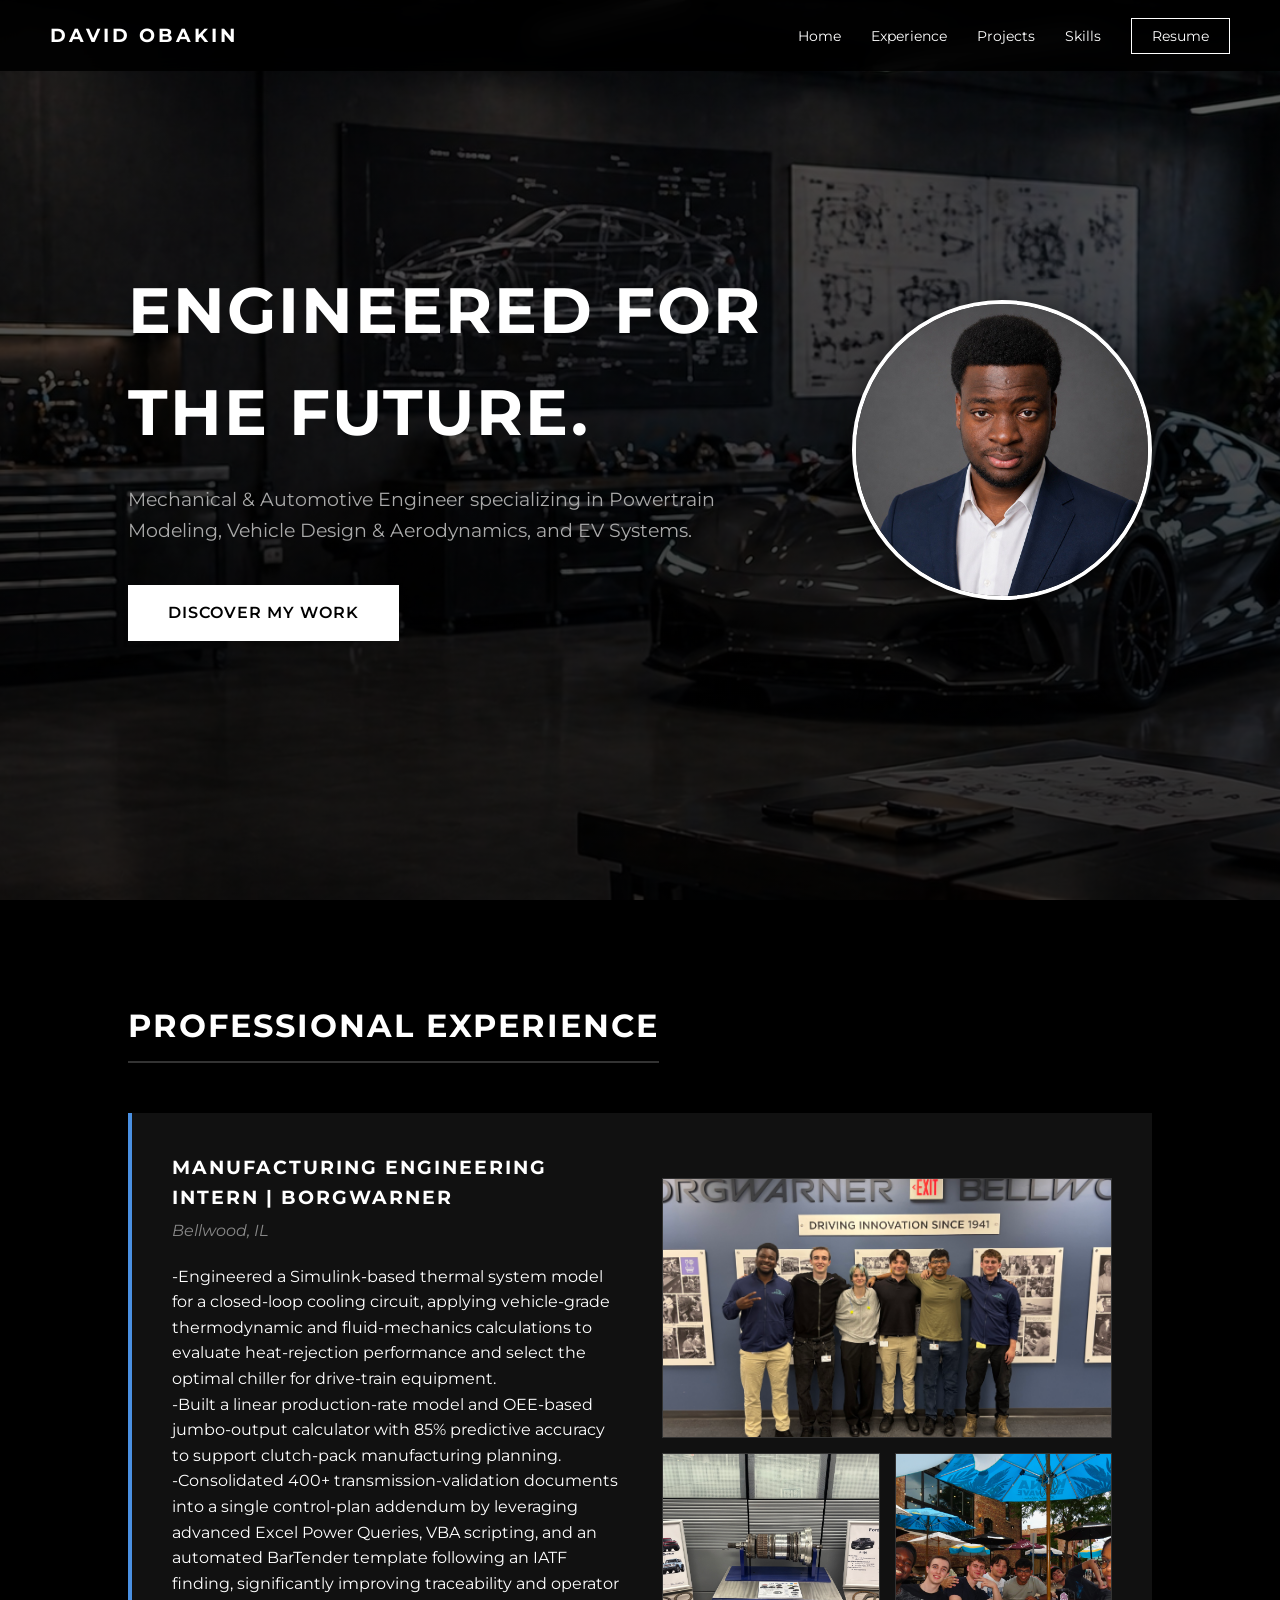
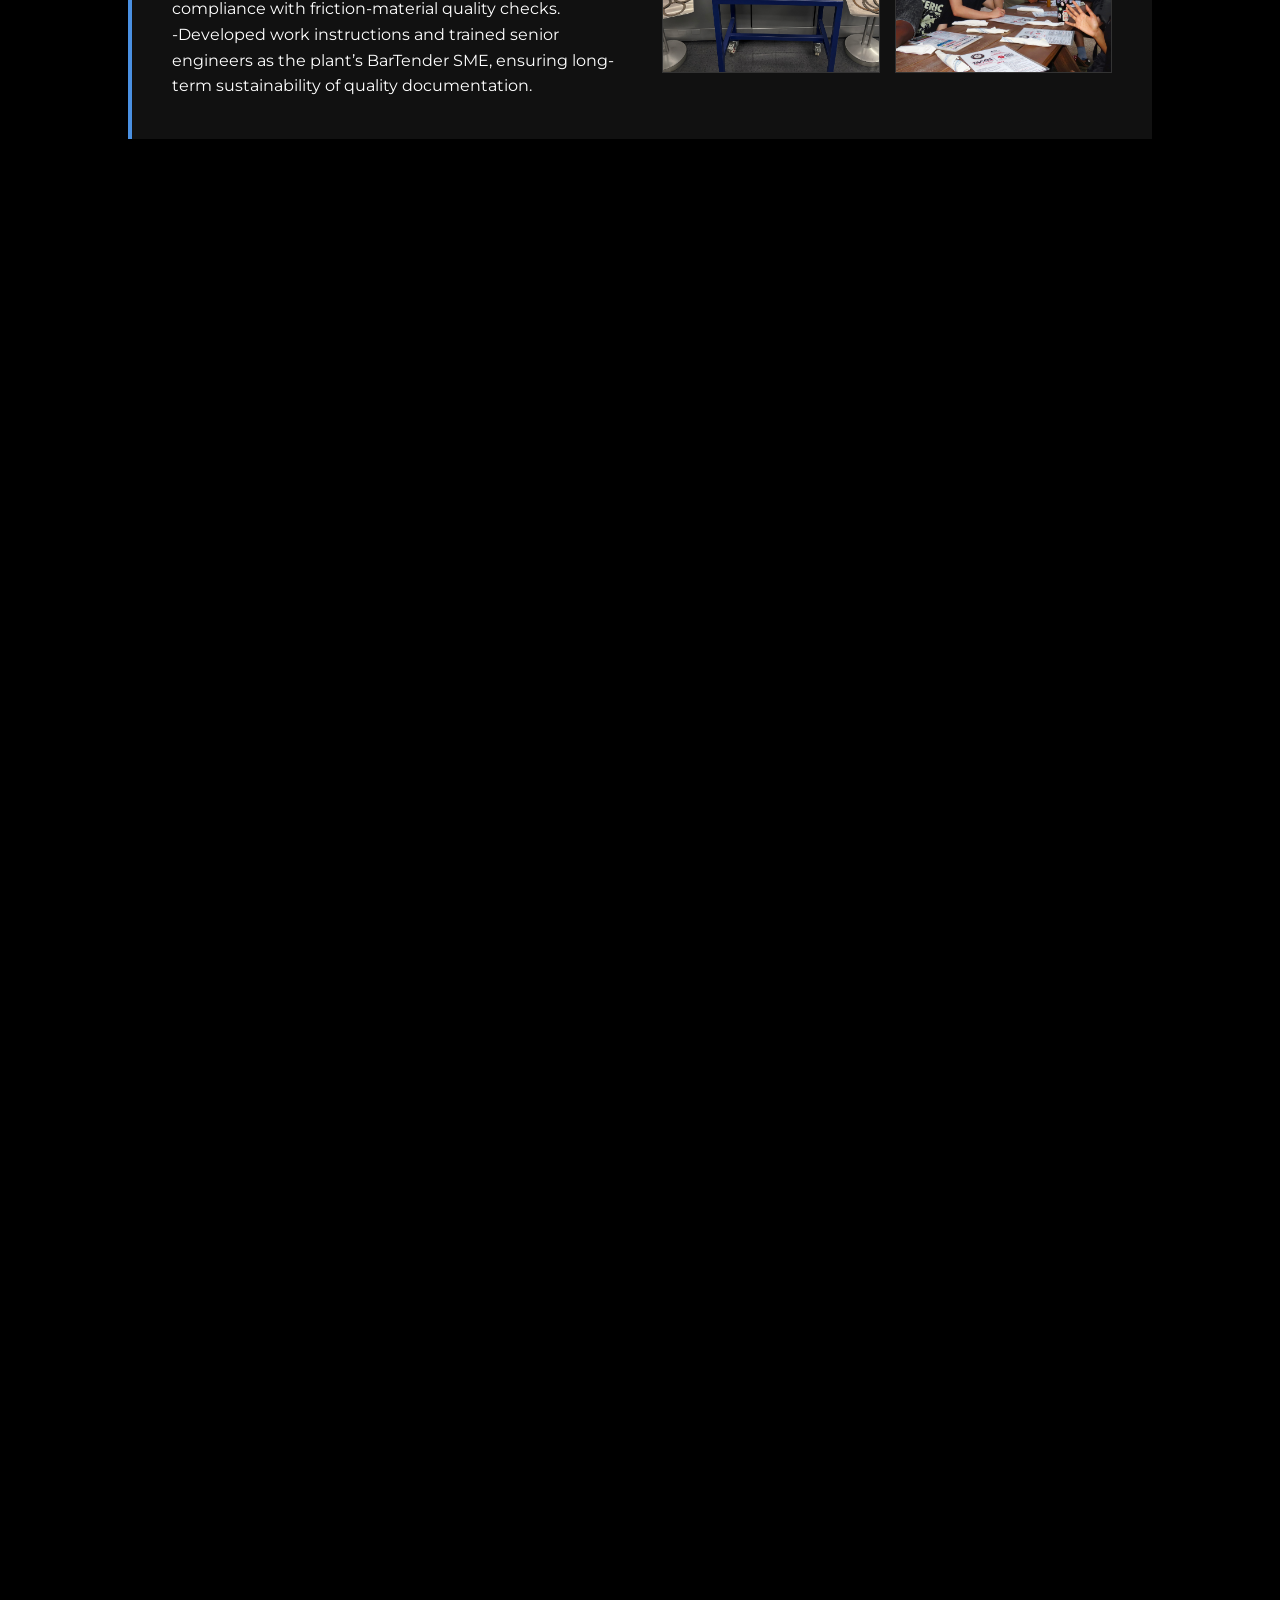
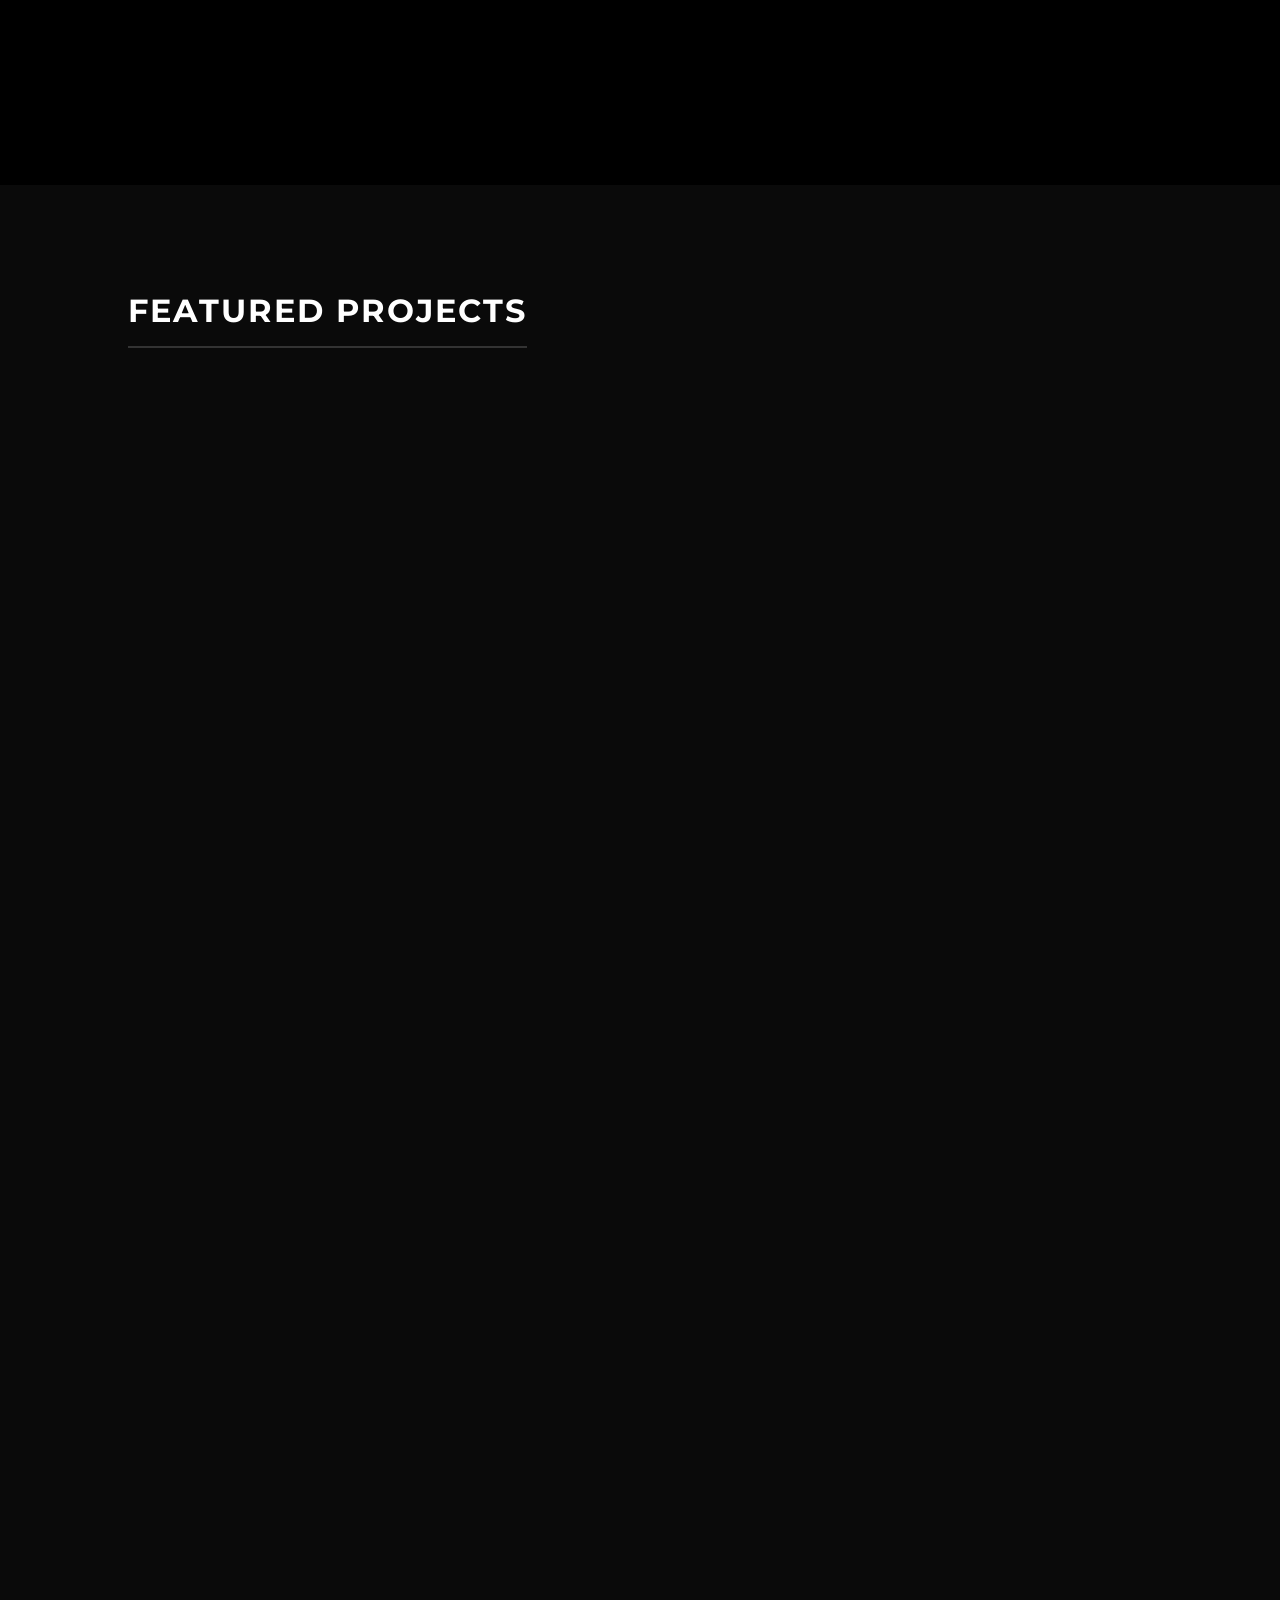
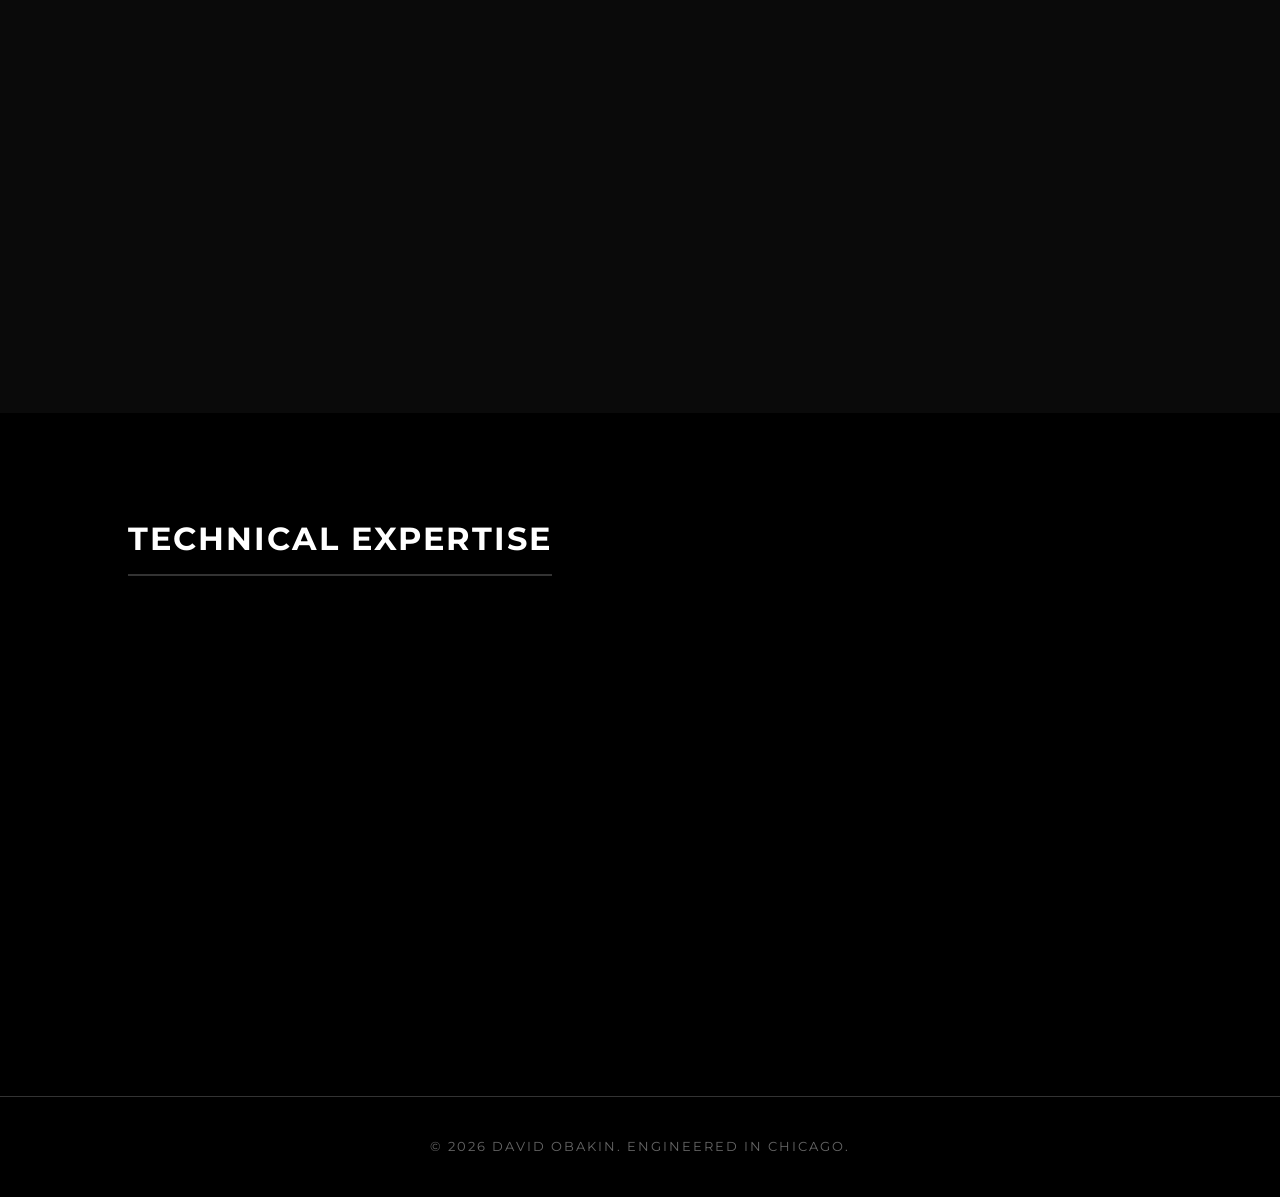
==== index.html @ d152054e "Update document links in index.html Replaced outdated document links with new links for the final re" ====
<!DOCTYPE html>
<html lang="en">
<head>
    <meta charset="UTF-8">
    <meta name="viewport" content="width=device-width, initial-scale=1.0">
    <title>David Obakin | Automotive Engineer</title>
    <link rel="stylesheet" href="style.css">
    <link href="https://fonts.googleapis.com/css2?family=Montserrat:wght@300;400;600;700&display=swap" rel="stylesheet">
</head>
<body>

    <nav class="navbar">
        <div class="logo">DAVID OBAKIN</div>
        <ul class="nav-links">
            <li><a href="#home">Home</a></li>
            <li><a href="#experience">Experience</a></li>
            <li><a href="#projects">Projects</a></li>
            <li><a href="#skills">Skills</a></li>
            <li><a href="assets/docs/RESUME_2026_Automotive.pdf" target="_blank" class="btn">Resume</a></li>
        </ul>
    </nav>

<header id="home" class="hero">
        <div class="hero-content">
            <div class="hero-text">
                <h1>ENGINEERED FOR THE FUTURE.</h1>
                <p>Mechanical & Automotive Engineer specializing in Powertrain Modeling, Vehicle Design & Aerodynamics, and EV Systems.</p>
                <a href="#projects" class="btn-primary">DISCOVER MY WORK</a>
            </div>
            
            <div class="hero-image fade-in">
                <!-- Make sure this file name exactly matches your uploaded image -->
                <img src="assets/images/my_professional_headshot.jpg" alt="David Obakin - Automotive Engineer">
            </div>
        </div>
    </header>

    <section id="experience" class="section">
        <h2 class="section-title">PROFESSIONAL EXPERIENCE</h2>
        
        <div class="experience-card fade-in split-layout">
            <div class="experience-text">
                <h3>Manufacturing Engineering Intern | BorgWarner</h3>
                <p class="subtitle">Bellwood, IL</p>
                <p>-Engineered a Simulink-based thermal system model for a closed-loop cooling circuit, applying vehicle-grade thermodynamic and fluid-mechanics calculations to evaluate heat-rejection performance and select the optimal chiller for drive-train equipment.</p>
                <p>-Built a linear production-rate model and OEE-based jumbo-output calculator with 85% predictive accuracy to support clutch-pack manufacturing planning. </p>
                <p>-Consolidated 400+ transmission‑validation documents into a single control‑plan addendum by leveraging advanced Excel Power Queries, VBA scripting, and an automated BarTender template following an IATF finding, significantly improving traceability and operator compliance with friction‑material quality checks.</p>
                <p>-Developed work instructions and trained senior engineers as the plant’s BarTender SME, ensuring long-term sustainability of quality documentation.</p>
            </div>
          <!-- NEW GALLERY LAYOUT -->
            <div class="experience-media">
                <div class="media-gallery">
                    <!-- Top Image (Make sure this filename matches your group photo in GitHub) -->
                    <img src="assets/images/Intern_Photo_BW.jpg" alt="BorgWarner Team" class="gallery-main">
                    
                    <!-- Bottom Side-by-Side Images -->
                    <div class="gallery-sub">
                        <img src="assets/images/BorgWarner.jpg" alt="BorgWarner Transmission" class="gallery-img">
                        <img src="assets/images/Intern_outing.jpg" alt="Intern Outing" class="gallery-img">
                    </div>
                </div>
            </div>
        </div>
        </div>

        <div class="experience-card fade-in split-layout" style="margin-top: 30px;">
            <div class="experience-text">
                <h3>System Design & Integration Engineering Student | EcoCAR EV Challenge</h3>
                <p class="subtitle">Illinois Institute of Technology sponsored by  by GMC, Magna, Siemens, etc. </p>
                <p>-Analyzed 50+ GMC Lyriq datasets in AVL Drive, applying AI-based pattern recognition to diagnose drivability issues and deliver calibration updates that improved sub-7 scores by 20%.</p>
                <p>-Developed and executed 25+ MIL, HIL, and VIL test plans to verify ISO and CARB compliance across propulsion, braking, and torque-control systems.</p>
                <p>-Configured XCP communication in CANape and validated 100+ CAN signals using A2L/DBC files and a Vector VN1630.</p>
                <p>-Solved acceleration response deficiencies across multiple pedal positions by creating a targeted test plan and implementing calibration updates—including signal prioritization and torque slew‑rate modification—reducing 60% pedal response delay from  0.83 s to the 0.3 s target while minimizing jerk.</p>
            </div>
             <!-- NEW GALLERY LAYOUT -->
            <div class="experience-media">
                <div class="media-gallery">
                    <!-- Top Image (Make sure this filename matches your group photo in GitHub) -->
                    <img src="assets/images/ecocar_photo_1.jpg" alt="EcoCAR Team Test at Autobahn" class="gallery-main">
                    
                    <!-- Bottom Side-by-Side Images -->
                    <div class="gallery-sub">
                        <img src="assets/images/ecocar_incarphoto_2.jpg" alt="EcoCAR Cadillac Interior" class="gallery-img">
                        <video autoplay loop muted playsinline class="gallery-img">
                             <source src="assets/videos/ecocar_video_garage.mp4" type="video/mp4">
                            Your browser does not support the video tag.
                         </video>
                    </div>
                </div>
            </div>
        </div>
        </div>
        
        <div class="experience-card fade-in split-layout" style="margin-top: 30px;">
            <div class="experience-text">
                <h3>Student Worker | Illinois Institute of Technology</h3>
                <p class="subtitle">Chicago, IL</p>
                <p>-Audio Visual Technician: Led a multi‑day AV operations shift for a large‑scale international AI summit, managing live audio, video, and technical coordination while training an understudy throughout the event. This role strengthened my ability to operate under pressure, troubleshoot rapidly, and deliver reliable technical support in a high‑visibility environment.</p>
                <p>-Math and Engineering Tutor: I provide tutoring across a wide range of engineering and math subjects, helping students strengthen fundamentals, master complex concepts, and improve academic performance. My tutoring experience includes courses such as Fluid Mechanics, Thermodynamics, Aerodynamics of Vehicles, and Electrified Vehicle Powertrains, along with core mathematics and physics support.</p>
                <p>-Campus Operations and Equipment Coordianator: Managed daily operations for two high‑traffic student centers, overseeing the Welcome Desk and BOG spaces to ensure smooth, reliable service for hundreds of students. I executed opening and closing procedures, coordinated equipment rentals, and maintained a professional, service‑focused environment. This role strengthened my ability to manage logistics, uphold operational standards, and support a consistent student experience across busy campus facilities.</p>
            </div>
           <div class="experience-media" style="display: flex; flex-direction: column; gap: 20px;">
              <!-- Top Image -->
              <img src="assets/images/es_photo.jpg" alt="IIT Student Workers" class="gallery-main" style="object-position: top;">
              
              <!-- Bottom Image (Make sure to update this filename!) -->
              <img src="assets/images/cla_photo.jpg" alt="IIT Campus Work" class="gallery-main">
          </div>
        </div>
        
    </section>

    <section id="projects" class="section dark-section">
        <h2 class="section-title">FEATURED PROJECTS</h2>
        <div class="project-list">
    <!-- Project 1: Aerodynamics -->
    <div class="project-showcase fade-in">
        <div class="project-content">
            <h3>Aerodynamic Drag & Fuel Efficiency Analysis</h3>
            <p class="subtitle">2015 Honda Accord Hybrid</p>
            <p>Quantified drag force, road-load power, and MPG sensitivity through a comprehensive Excel simulation model. Evaluated design parameters to determine the impact of aerodynamic modifications on highway fuel economy.</p>
            <p class="skills">SKILLS: Aerodynamic modeling, road-load analysis, Excel simulation, data visualization</p>
            
            <!-- Document Links -->
            <div class="project-actions">
                <a href="https://1drv.ms/x/c/6A5A014D7998404F/IQAALo3n3K6ESpat5kBqmVpGAQ-F3Az9PY9k2o_j5MNiOZU?e=ZFE4JY" target="_blank" class="btn-outline">View Excel Model</a>
                <a href="assets/docs/David Obakin – Aerodynamics & Fuel Efficiency Case Study (Honda Accord Hybrid).pptx.pptx" target="_blank" class="btn-outline">View Presentation</a>
            </div>
        </div>
        
        <!-- Dual Media Section -->
        <div class="project-media-dual">
            <!-- Left Media (Image) -->
            <img src="assets/images/data_results_aero.png" alt="Aerodynamic Analysis" class="dual-media" style="object-position: right;">
            <!-- Right Media (Image) -->
            <img src="assets/images/Efficiency_colclusion_honda.png" alt="Aerodynamic Analysis" class="dual-media">
        </div>
    </div>
<div class="project-showcase fade-in">
        <div class="project-content">
            <h3>ICE FUEL CONSUMPTION & POWERTRAIN MODELING</h3>
            <p>Backward engine fuel-rate model (UDDS cycle) and gear-based fuel consumption model using an RSM engine map.</p>
            <p class="skills">SKILLS: ICE POWER MODELING, GEAR-RATIO LOGIC</p>
            
            <!-- Document Links -->
            <div class="project-actions">
                <a href="assets/docs/David Obakin – Engine Fuel Consumption & Gear‑Based Powertrain Modeling Workbook.xlsx.xlsx" target="_blank" class="btn-outline">View Excel Model</a>
            </div>
        </div>
        
        <!-- Dual Media Section -->
 <div class="project-media-dual">
            <!-- Left Media (Image) -->
            <img src="assets/images/fuel_consumption.png" alt="Aerodynamic Analysis" class="dual-media" style="object-position: right;">
            <!-- Right Media (Image) -->
            <img src="assets/images/gear_ratio_selection.png" alt="Aerodynamic Analysis" class="dual-media">
        </div>
    </div>
    <div class="project-showcase fade-in">
        <div class="project-content">
            <h3>EV MOTOR, ACCELERATION & ENERGY MODELING</h3>
            <p>Motor torque maps, 0-60 acceleration simulation, and energy-flow modeling for a BMW i3 over the UDDS cycle..</p>
            <p class="skills">SKILLS: EV MOTOR MODELING, MPGE CALCULATIONS</p>
            
            <!-- Document Links -->
            <div class="project-actions">
                <a href="assets/docs/David Obakin – EV Motor, Acceleration & Energy Modeling Workbook.xlsx.xlsx" target="_blank" class="btn-outline">View Excel Model</a>
            </div>
            </div>
        
        <!-- Dual Media Section -->
               <!-- Dual Media Section -->
         <div class="project-media-dual">
            <!-- Left Media (Image) -->
            <img src="assets/images/motor_torque.png" alt="Aerodynamic Analysis" class="dual-media" style="object-position: right;">
            <!-- Right Media (Image) -->
            <img src="assets/images/mech_power.png" alt="Aerodynamic Analysis" class="dual-media">
        </div>
    </div>
    <div class="project-showcase fade-in">
        <div class="project-content">
            <h3>EV POWERTRAIN ENERGY & DRIVE CYCLE MODELING</h3>
            <p>Backward EV powertrain model calculating wheel, motor, and battery power to estimate range and Wh/mi.</p>
            <p class="skills">SKILLS: POWERTRAIN ENERGY MODELING</p>
            
            <!-- Document Links -->
            <div class="project-actions">
                <a href="assets/docs/David Obakin – EV Powertrain Energy & Drive Cycle Modeling Workbook.xlsx.xlsx" target="_blank" class="btn-outline">View Excel Model</a>
                </div>
        </div>
        
        <!-- Dual Media Section -->
         <div class="project-media-dual">
            <!-- Left Media (Image) -->
            <img src="assets/images/battery_power.png" alt="Aerodynamic Analysis" class="dual-media" style="object-position: right;">
            <!-- Right Media (Image) -->
            <img src="assets/images/wheel_power.png" alt="Aerodynamic Analysis" class="dual-media">
        </div>
    </div>
        <div class="project-showcase fade-in">
        <div class="project-content">
            <h3>HYBRID POWERTRAIN & SOC SIMULATION</h3>
            <p>2010 Toyota Prius model featuring control logic for power split and SOC tracking validation.</p>
            <p class="skills">SKILLS: ENERGY MANAGEMENT, CONTROL STRATEGY</p>
            
            <!-- Document Links -->
            <div class="project-actions">
                <a href="assets/docs/David Obakin – Hybrid Powertrain Modeling & Energy Management Workbook.xlsx.xlsx" target="_blank" class="btn-outline">View Excel Model</a>
            </div>
        </div>
        
    </div>
        <div class="project-showcase fade-in">
        <div class="project-content">
            <h3>AUTONOMOUS EV CHARGING ROBOT ARM</h3>
            <p>Engineered an EV charging robot arm guiding a four-bar end effector using MATLAB optimization and Arduino C++ control.</p>
            <p class="skills">SKILLS: CONTROLLER PROGRAMMING, FEA, 3D SIMULATION</p>
            
            <!-- Document Links -->
            <div class="project-actions">
                <a href="assets/docs/Robot_Arm_Design_Report__David.pdf" target="_blank" class="btn-outline">View Final Report</a>
                <a href="assets/docs/link1crank_merged (1).pdf" target="_blank" class="btn-outline">Link to Initial CAD drawings</a>
            </div>
        </div>
        
        <!-- Dual Media Section -->
         <div class="project-media-dual">
            <!-- Left Media (Image) -->
            <img src="assets/images/charging_arm.jpg" alt="Aerodynamic Analysis" class="dual-media">
            <!-- Right Media (Image) -->
            <img src="assets/images/charging_endeffector.jpg" alt="Aerodynamic Analysis" class="dual-media">
        </div>
    </div>
        <div class="project-showcase fade-in">
        <div class="project-content">
            <h3>SUSTAINABLE LIGHTWEIGHT CHAIR DESIGN</h3>
            <p>Optimized a structural chair using FEA to support 103kg while weighing under 800g, built without mechanical fasteners.</p>
            <p class="skills">LIGHTWEIGHTING, STRUCTURE ANANLYSIS</p>
            
            <!-- Document Links -->
            <div class="project-actions">
                <a href="assets/docs/Chair_Design_Report___David_Obakin (2) (1).pdf" target="_blank" class="btn-outline">View Final Report</a>
                <a href="assets/docs/P&G-1.zip" target="_blank" class="btn-outline">CAD Zip</a>
            </div>
        </div>
        
        <!-- Dual Media Section -->
         <div class="project-media-dual">
            <!-- Left Media (Image) -->
            <img src="assets/images/Initial_sketch_chair.jpg" alt="Aerodynamic Analysis" class="dual-media" style="object-position: right;">
            <!-- Right Media (Image) -->
            <img src="assets/images/final_chair.jpg" alt="Aerodynamic Analysis" class="dual-media">
        </div>
    </div>
        <div class="project-showcase fade-in">
        <div class="project-content">
            <h3>Siemens EcoCAR Certification</h3>
            <p>Practical application of propulsion systems, CAV technologies, NX design, and Teamcenter.</p>
            
            <!-- Document Links -->
            <div class="project-actions">
                <a href="assets/docs/David Obakin – Aerodynamic Drag & Fuel Efficiency Model (Accord Hybrid).xlsx.xlsx" target="_blank" class="btn-outline">View Excel Model</a>
                <a href="assets/docs/David Obakin – Aerodynamics & Fuel Efficiency Case Study (Honda Accord Hybrid).pptx.pptx" target="_blank" class="btn-outline">View Presentation</a>
            </div>
        </div>
        
        <!-- Dual Media Section -->
        <div class="project-media-dual">
            <!-- Left Media (Image) -->
            <img src="assets/images/accord_aero_1.jpg" alt="Aerodynamic Analysis" class="dual-media">
            <!-- Right Media (Video) -->
            <video autoplay loop muted playsinline class="dual-media">
                <source src="assets/videos/accord_sim.mp4" type="video/mp4">
            </video>
        </div>
    </div>
    <!-- Duplicate the .project-showcase block for your other projects -->
</div>
    </section>

    <section id="skills" class="section">
        <h2 class="section-title">TECHNICAL EXPERTISE</h2>
        <div class="skills-container fade-in">
            <div class="skill-column">
                <h4>Domains</h4>
                <ul>
                    <li>Powertrain controls & torque-path reasoning</li>
                    <li>Driveability analysis (ARM/t-ARM, jerk)</li>
                    <li>EV/HEV/ICE modeling</li>
                    <li>Road-load & aerodynamic modeling</li>
                    <li>Calibration-style problem solving</li>
                </ul>
            </div>
            <div class="skill-column">
                <h4>Tools & Software</h4>
                <ul>
                    <li>MATLAB / Simulink</li>
                    <li>Vector CANape</li>
                    <li>GT-SUITE</li>
                    <li>AVL Drive</li>
                    <li>Excel (Advanced modeling & VBA)</li>
                    <li>ANSYS Fluent & Autodesk Inventor</li>
                </ul>
            </div>
        </div>
    </section>

    <footer>
        <p>&copy; 2026 David Obakin. Engineered in Chicago.</p>
    </footer>

    <script src="script.js"></script>
</body>
</html>
---- style.css ----
/* Base Styles & Typography */
* {
    margin: 0;
    padding: 0;
    box-sizing: border-box;
}

body {
    font-family: 'Montserrat', sans-serif;
    background-color: #000; /* BMW Dark Mode base */
    color: #fff;
    line-height: 1.6;
}

/* Typography */
h1, h2, h3, h4 {
    text-transform: uppercase;
    letter-spacing: 2px;
}

/* Navigation */
.navbar {
    display: flex;
    justify-content: space-between;
    align-items: center;
    padding: 20px 50px;
    background: rgba(0, 0, 0, 0.9);
    position: fixed;
    width: 100%;
    top: 0;
    z-index: 1000;
    backdrop-filter: blur(10px);
}

.logo {
    font-weight: 700;
    font-size: 1.2rem;
    letter-spacing: 3px;
}

.nav-links {
    list-style: none;
    display: flex;
    gap: 30px;
    align-items: center;
}

.nav-links a {
    color: #fff;
    text-decoration: none;
    font-size: 0.9rem;
    font-weight: 400;
    transition: color 0.3s;
}

.nav-links a:hover {
    color: #4a90e2; /* Subtle BMW M-Sport Blue accent */
}

.btn {
    border: 1px solid #fff;
    padding: 8px 20px;
    transition: all 0.3s;
}

.btn:hover {
    background: #fff;
    color: #000 !important;
}

/* Hero Section */
.hero {
    height: 100vh;
    display: flex;
    align-items: center;
    padding: 0 10%;
    /* Separated background properties for maximum browser compatibility */
    background-image: linear-gradient(rgba(0,0,0,0.6), rgba(0,0,0,0.8)), url('Background_image.jpg');
    background-size: cover;
    background-position: center;
    background-repeat: no-repeat;
}
/* --- Hero Section Content Layout --- */
.hero-content {
    display: flex;
    align-items: center;
    justify-content: space-between;
    gap: 50px;
    width: 100%;
    max-width: 1200px;
}

.hero-text {
    flex: 1;
    max-width: 700px;
}

.hero-text h1 {
    font-size: 4rem;
    margin-bottom: 20px;
}

.hero-text p {
    font-size: 1.2rem;
    margin-bottom: 40px;
    color: #aaa;
}

.hero-image {
    flex: 0 0 300px; /* Locks the image container size */
    display: flex;
    justify-content: flex-end;
}

.hero-image img {
    width: 300px;
    height: 300px;
    object-fit: cover; /* Ensures your face is perfectly centered */
    border-radius: 50%; /* Turns the square image into a sleek circle */
    border: 4px solid #fff; /* High-contrast BMW style border */
    box-shadow: 0 10px 30px rgba(0, 0, 0, 0.7); /* Adds depth against the background */
    transition: transform 0.4s ease;
}

.hero-image img:hover {
    transform: scale(1.05);
}

/* Make it stack gracefully on smaller screens (Mobile) */
@media (max-width: 900px) {
    .hero-content {
        flex-direction: column-reverse; /* Puts text on bottom, image on top */
        text-align: center;
        margin-top: 50px;
    }
    
    .hero-image {
        justify-content: center;
    }

    .hero-image img {
        width: 200px;
        height: 200px;
    }
}

.btn-primary {
    display: inline-block;
    background-color: #fff;
    color: #000;
    text-decoration: none;
    padding: 15px 40px;
    font-weight: 600;
    letter-spacing: 1px;
    transition: background 0.3s, transform 0.3s;
}

.btn-primary:hover {
    background-color: #ddd;
    transform: translateX(5px);
}

/* Sections */
.section {
    padding: 100px 10%;
}

.section-title {
    font-size: 2rem;
    margin-bottom: 50px;
    border-bottom: 2px solid #333;
    padding-bottom: 10px;
    display: inline-block;
}

/* Experience */
.experience-card {
    background: #111;
    padding: 40px;
    border-left: 4px solid #4a90e2;
}

.experience-card h3 {
    margin-bottom: 5px;
}

.experience-card .subtitle {
    color: #888;
    margin-bottom: 20px;
    font-style: italic;
}

/* Projects Grid */
.dark-section {
    background-color: #0a0a0a;
}

.project-grid {
    display: grid;
    grid-template-columns: repeat(auto-fit, minmax(350px, 1fr));
    gap: 40px;
}

.project-card {
    background: #111;
    transition: transform 0.4s;
    overflow: hidden;
}

.project-card:hover {
    transform: translateY(-10px);
}

.project-card img {
    width: 100%;
    height: 250px;
    object-fit: cover;
    filter: grayscale(80%);
    transition: filter 0.4s;
}

.project-card:hover img {
    filter: grayscale(0%);
}

.project-info {
    padding: 30px;
}

.project-info h3 {
    font-size: 1.2rem;
    margin-bottom: 15px;
}

.project-info p {
    color: #aaa;
    font-size: 0.9rem;
    margin-bottom: 15px;
}

.project-info .skills {
    font-size: 0.8rem;
    color: #4a90e2;
    text-transform: uppercase;
}

.text-link {
    color: #fff;
    text-decoration: none;
    font-weight: 600;
    font-size: 0.9rem;
    border-bottom: 1px solid #fff;
    padding-bottom: 2px;
    transition: color 0.3s, border-color 0.3s;
}

.text-link:hover {
    color: #4a90e2;
    border-color: #4a90e2;
}

/* Skills */
.skills-container {
    display: flex;
    gap: 50px;
    flex-wrap: wrap;
}

.skill-column {
    flex: 1;
    min-width: 300px;
    background: #111;
    padding: 40px;
}

.skill-column h4 {
    margin-bottom: 20px;
    color: #fff;
}

.skill-column ul {
    list-style: none;
}

.skill-column ul li {
    margin-bottom: 15px;
    color: #aaa;
    position: relative;
    padding-left: 20px;
}

.skill-column ul li::before {
    content: "■";
    position: absolute;
    left: 0;
    color: #4a90e2;
    font-size: 0.8rem;
}

/* Footer */
footer {
    text-align: center;
    padding: 40px;
    border-top: 1px solid #333;
    font-size: 0.8rem;
    color: #666;
    text-transform: uppercase;
    letter-spacing: 2px;
}

/* Animations */
.fade-in {
    opacity: 0;
    transform: translateY(30px);
    transition: opacity 0.8s ease-out, transform 0.8s ease-out;
}

.fade-in.appear {
    opacity: 1;
    transform: translateY(0);
}
/* Split Layout for Experience Section */
.split-layout {
    display: flex;
    gap: 40px;
    align-items: center; /* Centers the media vertically with the text */
}

.experience-text {
    flex: 1; /* Takes up 50% of the space */
}

.experience-media {
    flex: 1; /* Takes up 50% of the space */
    overflow: hidden;
}

/* Styling the Images and Videos inside the card */
.experience-media img,
.experience-media video {
    width: 100%;
    height: auto;
    /* Increased height so charts are large and readable */
    max-height: 500px; 
    /* Changed to 'contain' so absolutely nothing gets cropped out */
    object-fit: contain; 
    border: 1px solid #333; 
    /* Removed the grayscale filter so your data line colors are clearly visible */
    transition: transform 0.4s ease;
}

/* Replaced the color-hover effect with a subtle BMW-style zoom */
.experience-card:hover .experience-media img,
.experience-card:hover .experience-media video {
    transform: scale(1.02);
}

/* Make it stack on smaller screens (Mobile Responsiveness) */
@media (max-width: 900px) {
    .split-layout {
        flex-direction: column;
    }
    
    .experience-media img,
    .experience-media video {
        max-height: 350px;
    }
}
/* --- Image Gallery Layout for Experience Cards --- */
.media-gallery {
    display: flex;
    flex-direction: column;
    gap: 15px; /* Adds space between the top image and the bottom row */
    width: 100%;
}

/* Top Gallery Image - Increased specificity to override general image rules */
.experience-media .gallery-main {
    width: 100%;
    height: 260px !important; 
    object-fit: cover !important; 
    border: 1px solid #333;
    transition: transform 0.4s ease;
}

.gallery-sub {
    display: flex;
    gap: 15px;
    width: 100%;
}

.gallery-sub .gallery-img {
    flex: 1 1 0;
    min-width: 0; /* Keeps video and image perfectly equal in width */
    width: 100%;
    height: 220px; /* Adjust this height if you want them taller or shorter */
    object-fit: cover; /* Crops both cleanly to fit the box without stretching */
    border: 1px solid #333;
    transition: transform 0.4s ease;
}

/* BMW-style subtle zoom hover effect for the gallery */
.experience-card:hover .gallery-main,
.experience-card:hover .gallery-img {
    transform: scale(1.02);
}

/* Ensure the gallery stacks properly on mobile devices */
@media (max-width: 900px) {
    .gallery-sub {
        flex-direction: column; /* Stacks the side-by-side images on small screens */
    }
    .gallery-sub .gallery-img {
        height: auto;
        max-height: 250px;
    }
}
/* --- Project Showcase Layout --- */
.project-list {
    display: flex;
    flex-direction: column;
    gap: 80px; /* Large breathing room between projects */
}

.project-showcase {
    display: flex;
    align-items: center;
    gap: 50px;
    padding-bottom: 50px;
    border-bottom: 1px solid #222;
}

/* Magically swaps the text/image sides on every 2nd, 4th, 6th project */
.project-showcase:nth-child(even) {
    flex-direction: row-reverse;
}

.project-content {
    flex: 1;
}

/* Document Download Buttons */
.project-actions {
    margin-top: 25px;
    display: flex;
    gap: 15px;
    flex-wrap: wrap;
}

.btn-outline {
    padding: 10px 20px;
    border: 1px solid #4a90e2;
    color: #4a90e2;
    text-decoration: none;
    font-size: 0.85rem;
    text-transform: uppercase;
    letter-spacing: 1px;
    transition: all 0.3s ease;
}

.btn-outline:hover {
    background: #4a90e2;
    color: #000;
}

/* Dual Media Layout */
.project-media-dual {
    flex: 1;
    display: flex;
    gap: 15px;
    width: 100%;
}

.dual-media {
    flex: 1 1 0;
    min-width: 0;
    width: 100%;
    height: 280px;
    object-fit: contain; /* Changed to 'contain' so nothing gets cut off */
    background-color: #000; /* Adds a clean black background to fill any empty space */
    border: 1px solid #333;
    transition: transform 0.4s ease;
}

.project-showcase:hover .dual-media {
    transform: scale(1.02);
}

/* Mobile Responsiveness */
@media (max-width: 900px) {
    .project-showcase, .project-showcase:nth-child(even) {
        flex-direction: column;
    }
}
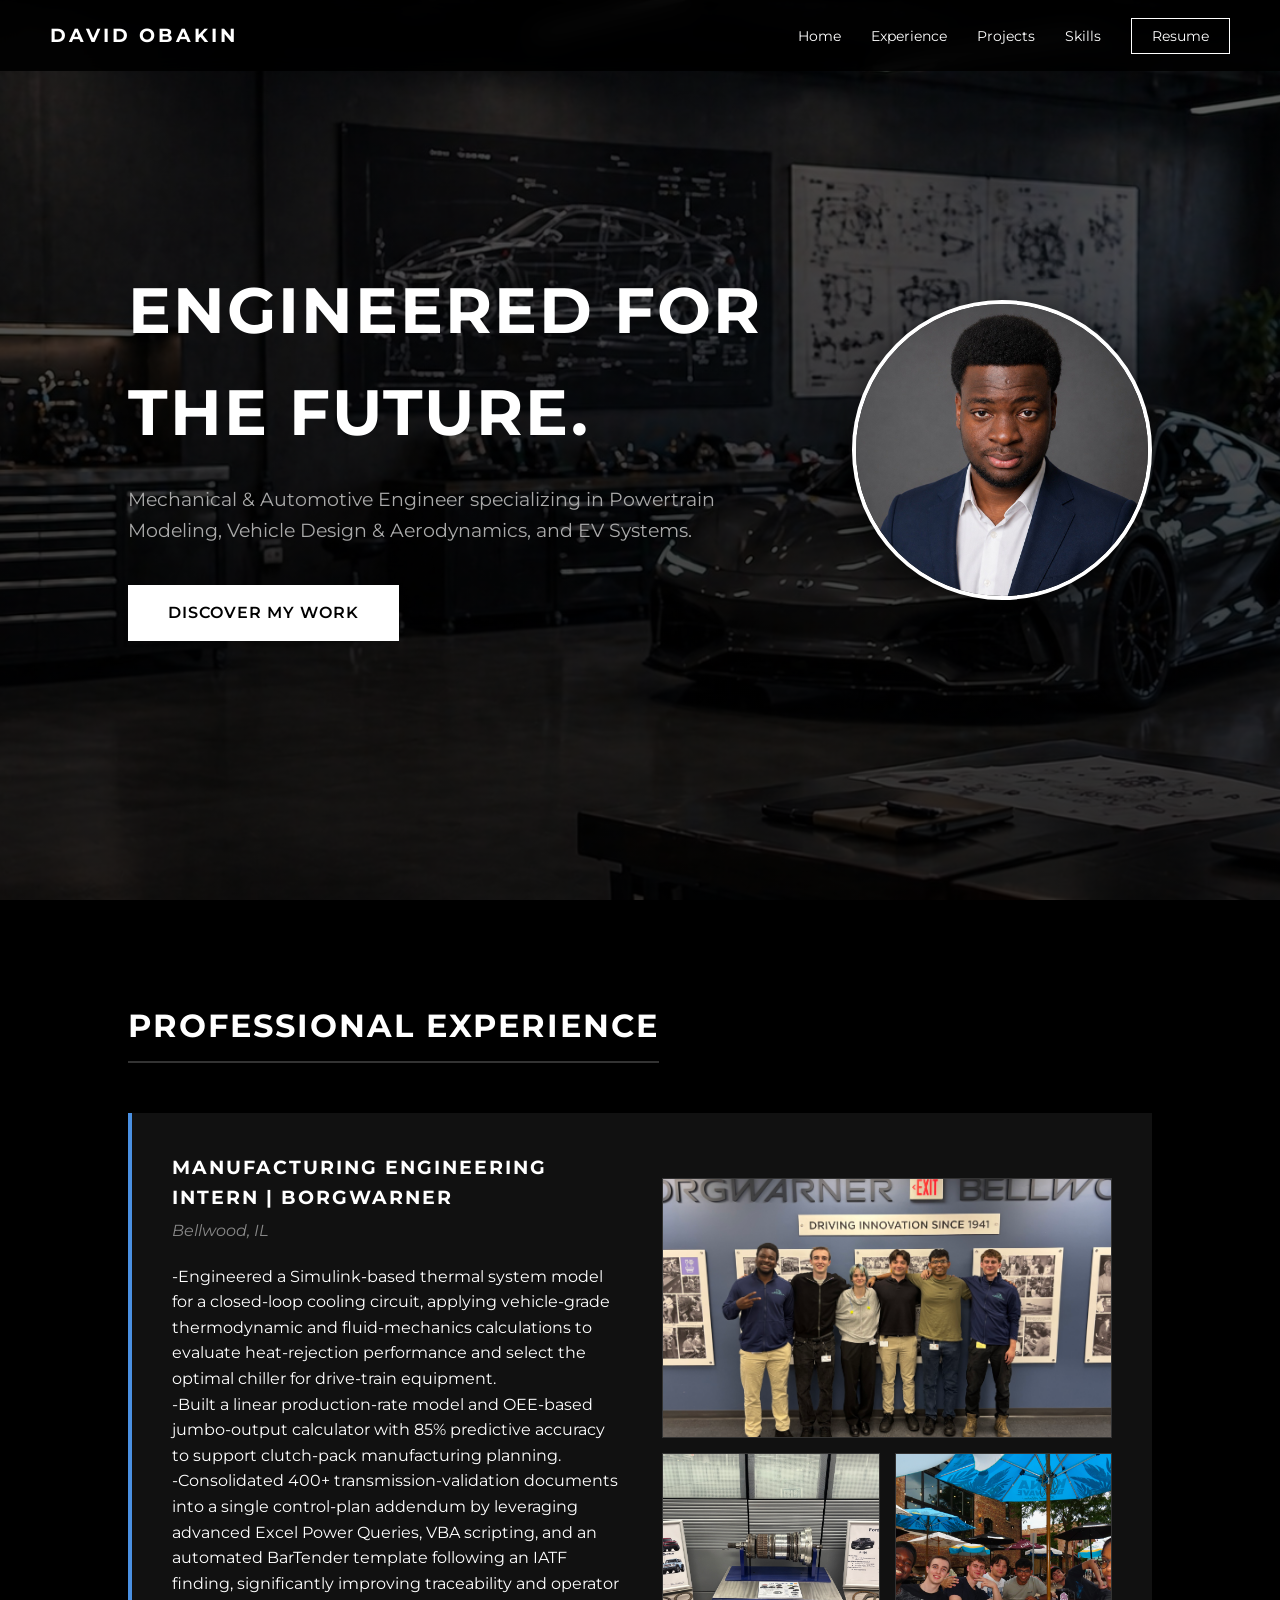
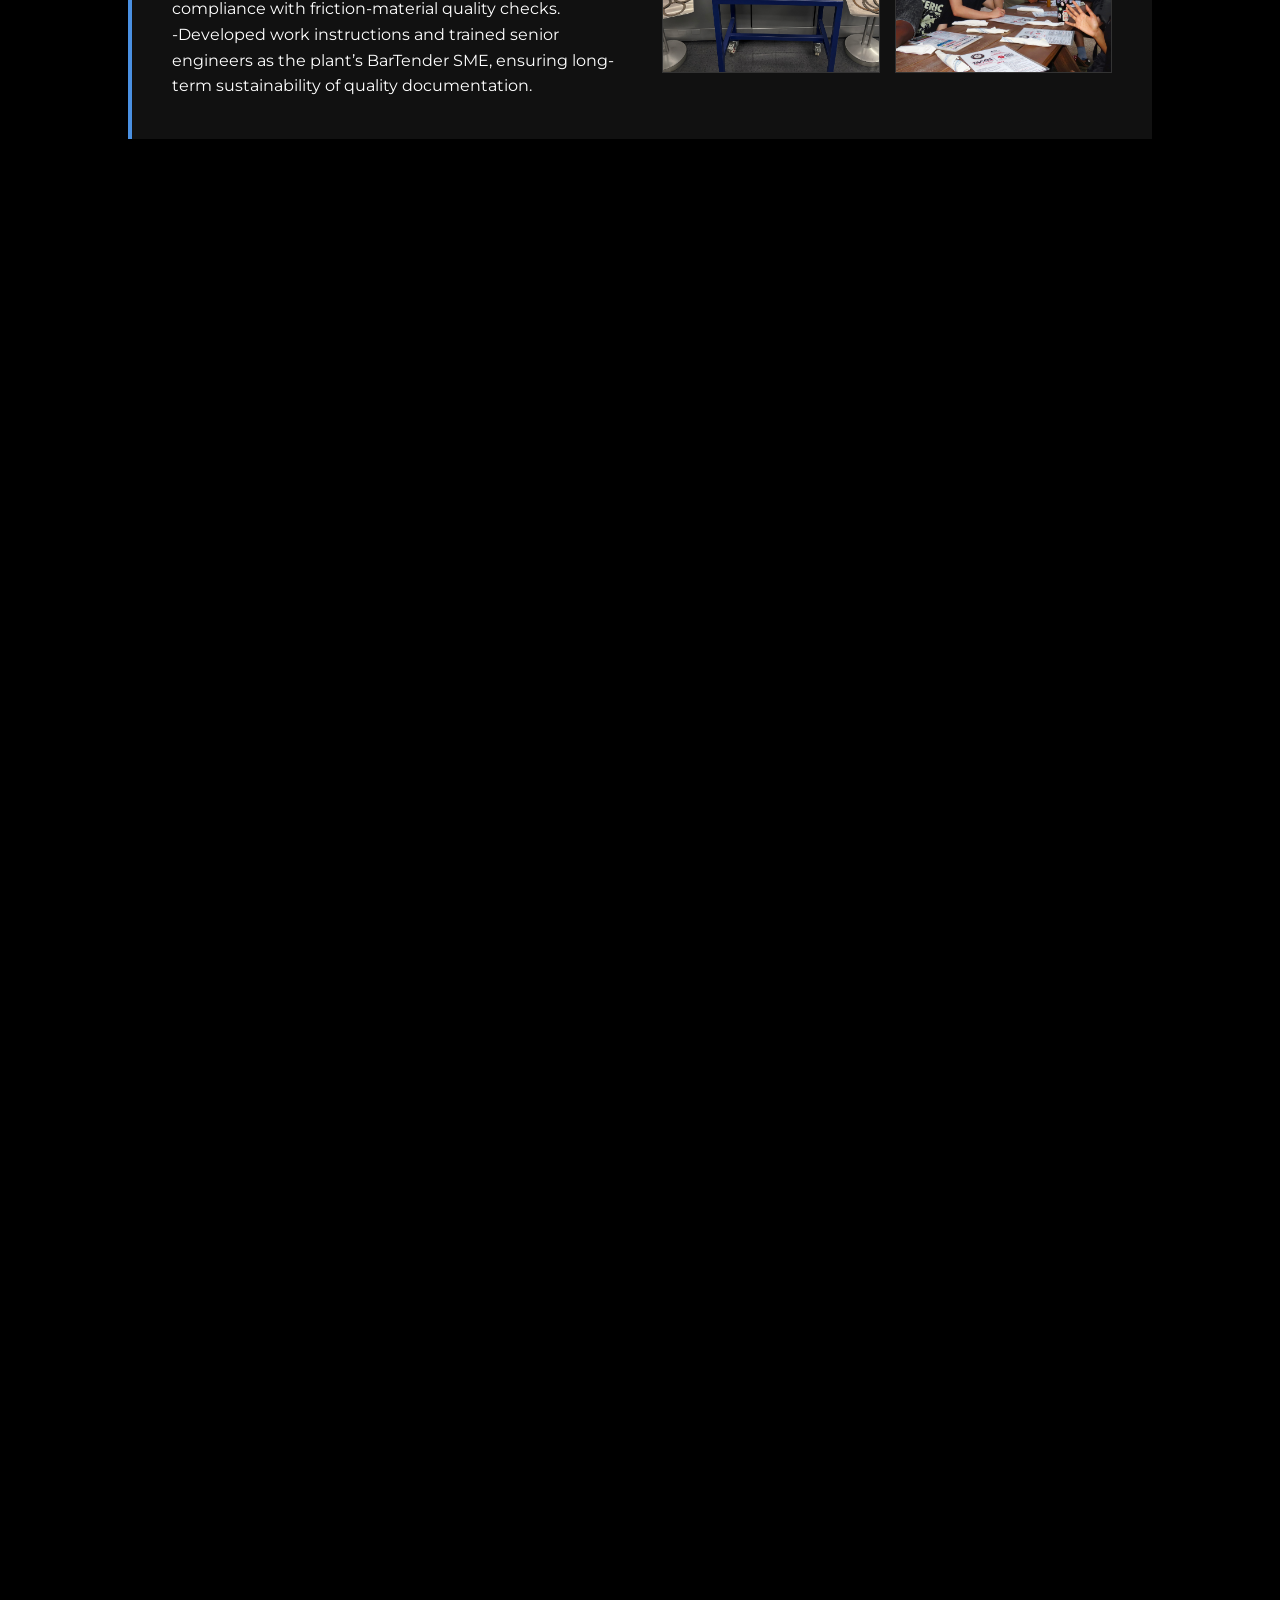
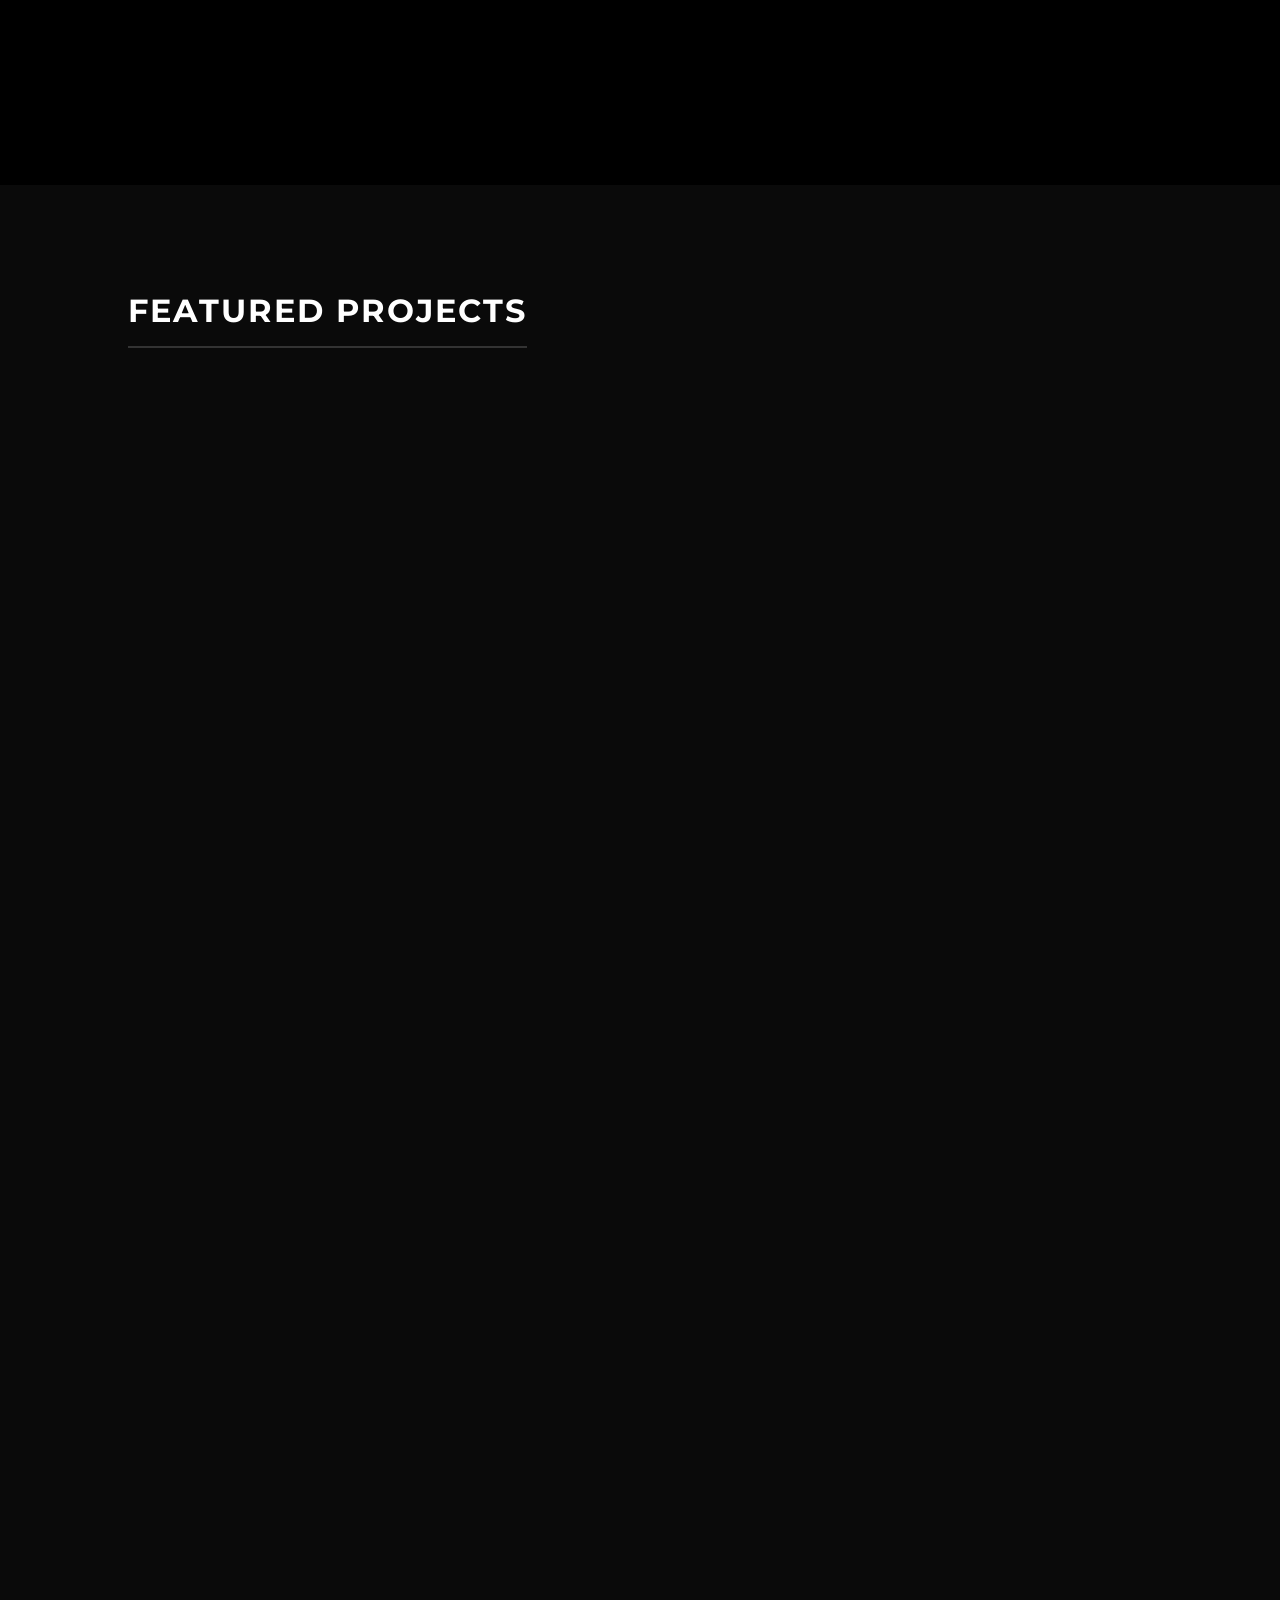
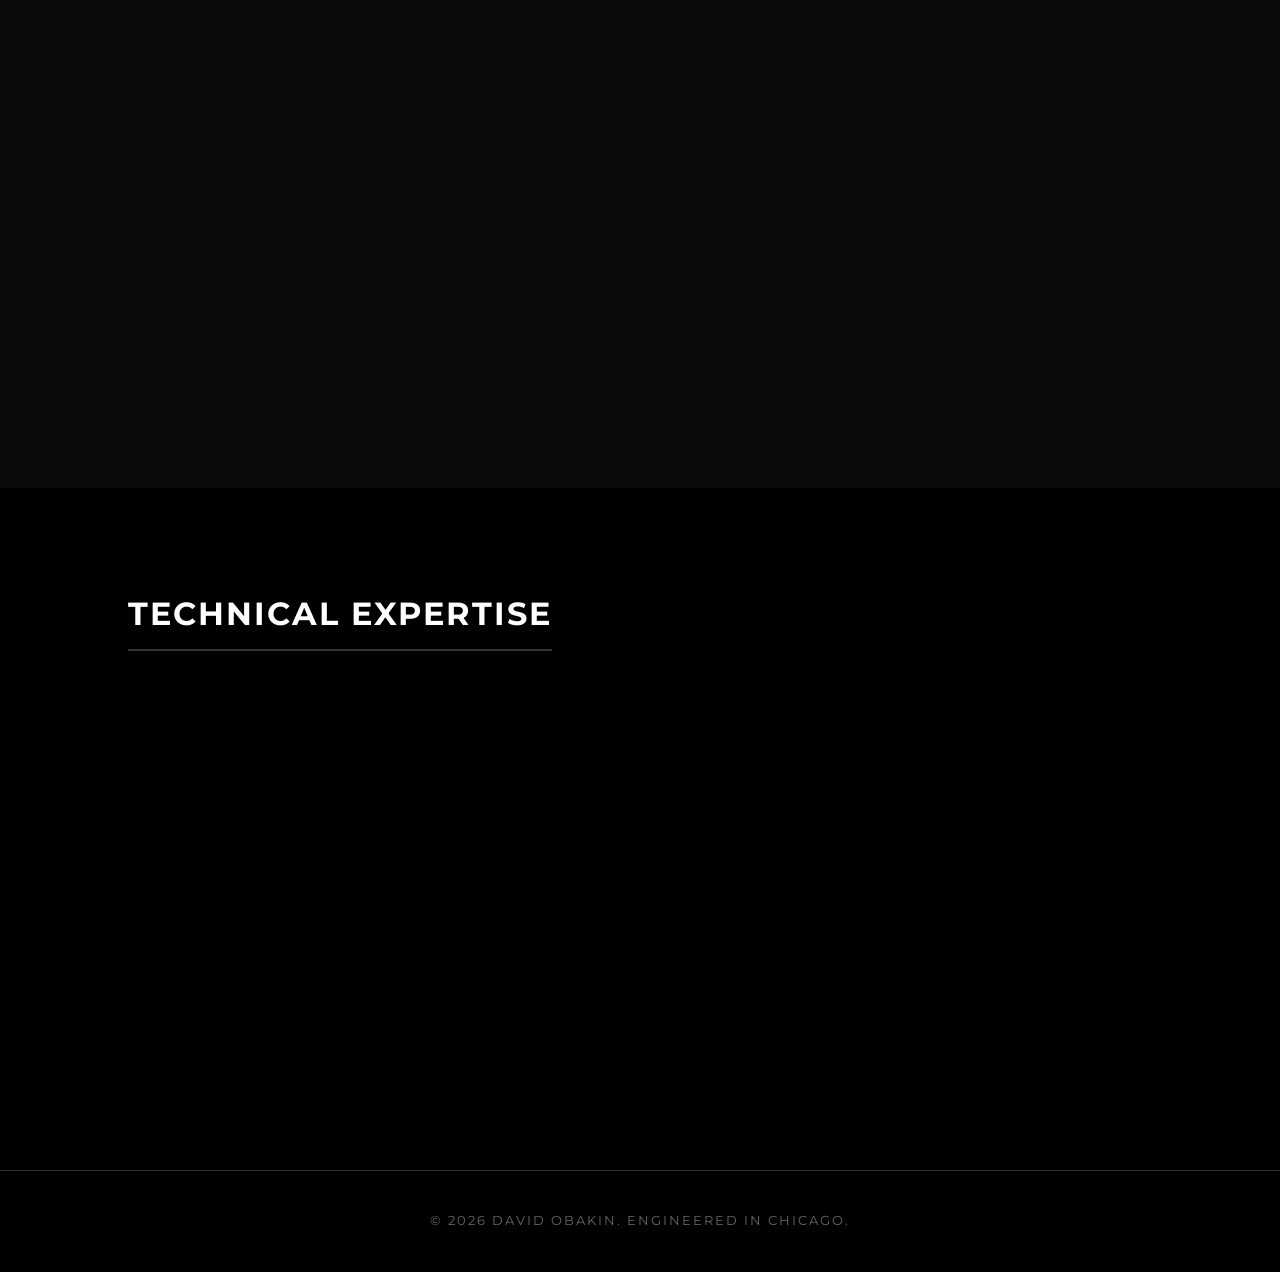
==== commit d0d1e65e: "Revise certifications and achievements in index.html Updated the certifications and achievements sec" ====
--- a/index.html
+++ b/index.html
@@ -136,6 +136,27 @@
             <img src="assets/images/Efficiency_colclusion_honda.png" alt="Aerodynamic Analysis" class="dual-media">
         </div>
     </div>
+ <div class="project-showcase fade-in">
+        <div class="project-content">
+            <h3>AUTONOMOUS EV CHARGING ROBOT ARM</h3>
+            <p>Engineered an EV charging robot arm guiding a four-bar end effector using MATLAB optimization and Arduino C++ control.</p>
+            <p class="skills">SKILLS: CONTROLLER PROGRAMMING, FEA, 3D SIMULATION</p>
+            
+            <!-- Document Links -->
+            <div class="project-actions">
+                <a href="assets/docs/Robot_Arm_Design_Report__David.pdf" target="_blank" class="btn-outline">View Final Report</a>
+                <a href="assets/docs/final_drawing.pdf" target="_blank" class="btn-outline">Link to Final CAD drawings</a>
+            </div>
+        </div>
+        
+        <!-- Dual Media Section -->
+         <div class="project-media-dual">
+            <!-- Left Media (Image) -->
+            <img src="assets/images/charging_arm.jpg" alt="Aerodynamic Analysis" class="dual-media">
+            <!-- Right Media (Image) -->
+            <img src="assets/images/charging_endeffector.jpg" alt="Aerodynamic Analysis" class="dual-media">
+        </div>
+    </div>
 <div class="project-showcase fade-in">
         <div class="project-content">
             <h3>ICE FUEL CONSUMPTION & POWERTRAIN MODELING</h3>
@@ -172,11 +193,32 @@
                <!-- Dual Media Section -->
          <div class="project-media-dual">
             <!-- Left Media (Image) -->
-            <img src="assets/images/motor_torque.png" alt="Aerodynamic Analysis" class="dual-media" style="object-position: right;">
+            <img src="assets/images/motor_torque.png" alt="Aerodynamic Analysis" class="dual-media">
             <!-- Right Media (Image) -->
             <img src="assets/images/mech_power.png" alt="Aerodynamic Analysis" class="dual-media">
         </div>
     </div>
+        <div class="project-showcase fade-in">
+        <div class="project-content">
+            <h3>SUSTAINABLE LIGHTWEIGHT CHAIR DESIGN</h3>
+            <p>Optimized a structural chair using FEA to support 103kg while weighing under 800g, built without mechanical fasteners.</p>
+            <p class="skills">LIGHTWEIGHTING, STRUCTURE ANANLYSIS</p>
+            
+            <!-- Document Links -->
+            <div class="project-actions">
+                <a href="assets/docs/Chair_Design_Report___David_Obakin (2) (1).pdf" target="_blank" class="btn-outline">View Final Report</a>
+                <a href="assets/docs/P&G-1.zip" target="_blank" class="btn-outline">CAD Zip</a>
+            </div>
+        </div>
+        
+        <!-- Dual Media Section -->
+         <div class="project-media-dual">
+            <!-- Left Media (Image) -->
+            <img src="assets/images/Initial_sketch_chair.jpg" alt="Aerodynamic Analysis" class="dual-media">
+            <!-- Right Media (Image) -->
+            <img src="assets/images/final_chair.jpg" alt="Aerodynamic Analysis" class="dual-media">
+        </div>
+    </div>  
     <div class="project-showcase fade-in">
         <div class="project-content">
             <h3>EV POWERTRAIN ENERGY & DRIVE CYCLE MODELING</h3>
@@ -192,7 +234,7 @@
         <!-- Dual Media Section -->
          <div class="project-media-dual">
             <!-- Left Media (Image) -->
-            <img src="assets/images/battery_power.png" alt="Aerodynamic Analysis" class="dual-media" style="object-position: right;">
+            <img src="assets/images/battery_power.png" alt="Aerodynamic Analysis" class="dual-media">
             <!-- Right Media (Image) -->
             <img src="assets/images/wheel_power.png" alt="Aerodynamic Analysis" class="dual-media">
         </div>
@@ -212,50 +254,13 @@
     </div>
         <div class="project-showcase fade-in">
         <div class="project-content">
-            <h3>AUTONOMOUS EV CHARGING ROBOT ARM</h3>
-            <p>Engineered an EV charging robot arm guiding a four-bar end effector using MATLAB optimization and Arduino C++ control.</p>
-            <p class="skills">SKILLS: CONTROLLER PROGRAMMING, FEA, 3D SIMULATION</p>
-            
-            <!-- Document Links -->
-            <div class="project-actions">
-                <a href="assets/docs/Robot_Arm_Design_Report__David.pdf" target="_blank" class="btn-outline">View Final Report</a>
-                <a href="assets/docs/link1crank_merged (1).pdf" target="_blank" class="btn-outline">Link to Initial CAD drawings</a>
-            </div>
-        </div>
-        
-        <!-- Dual Media Section -->
-         <div class="project-media-dual">
-            <!-- Left Media (Image) -->
-            <img src="assets/images/charging_arm.jpg" alt="Aerodynamic Analysis" class="dual-media">
-            <!-- Right Media (Image) -->
-            <img src="assets/images/charging_endeffector.jpg" alt="Aerodynamic Analysis" class="dual-media">
-        </div>
-    </div>
-        <div class="project-showcase fade-in">
-        <div class="project-content">
-            <h3>SUSTAINABLE LIGHTWEIGHT CHAIR DESIGN</h3>
-            <p>Optimized a structural chair using FEA to support 103kg while weighing under 800g, built without mechanical fasteners.</p>
-            <p class="skills">LIGHTWEIGHTING, STRUCTURE ANANLYSIS</p>
-            
-            <!-- Document Links -->
-            <div class="project-actions">
-                <a href="assets/docs/Chair_Design_Report___David_Obakin (2) (1).pdf" target="_blank" class="btn-outline">View Final Report</a>
-                <a href="assets/docs/P&G-1.zip" target="_blank" class="btn-outline">CAD Zip</a>
-            </div>
-        </div>
-        
-        <!-- Dual Media Section -->
-         <div class="project-media-dual">
-            <!-- Left Media (Image) -->
-            <img src="assets/images/Initial_sketch_chair.jpg" alt="Aerodynamic Analysis" class="dual-media" style="object-position: right;">
-            <!-- Right Media (Image) -->
-            <img src="assets/images/final_chair.jpg" alt="Aerodynamic Analysis" class="dual-media">
-        </div>
-    </div>
-        <div class="project-showcase fade-in">
-        <div class="project-content">
-            <h3>Siemens EcoCAR Certification</h3>
-            <p>Practical application of propulsion systems, CAV technologies, NX design, and Teamcenter.</p>
+            <h3>Certifications and Achoevements</h3>
+            <p>SIEMENS ECOCAR CERTIFICATION: Practical application of propulsion systems, CAV technologies, NX design, and Teamcenter.</p>
+            <p>GT‑SUITE Certificate: Training with hands‑on experience in powertrain simulation, efficiency analysis, and vehicle‑level modeling </p>
+            <p>Elected Senator for National Society of Black Engineers.</p>
+            <p>Dean’s List (2024-2026).</p>
+            <p>Brother of Alpha Sigma Phi.</p>
+            <p>Treasurer for African Student Organization</p>
             
             <!-- Document Links -->
             <div class="project-actions">
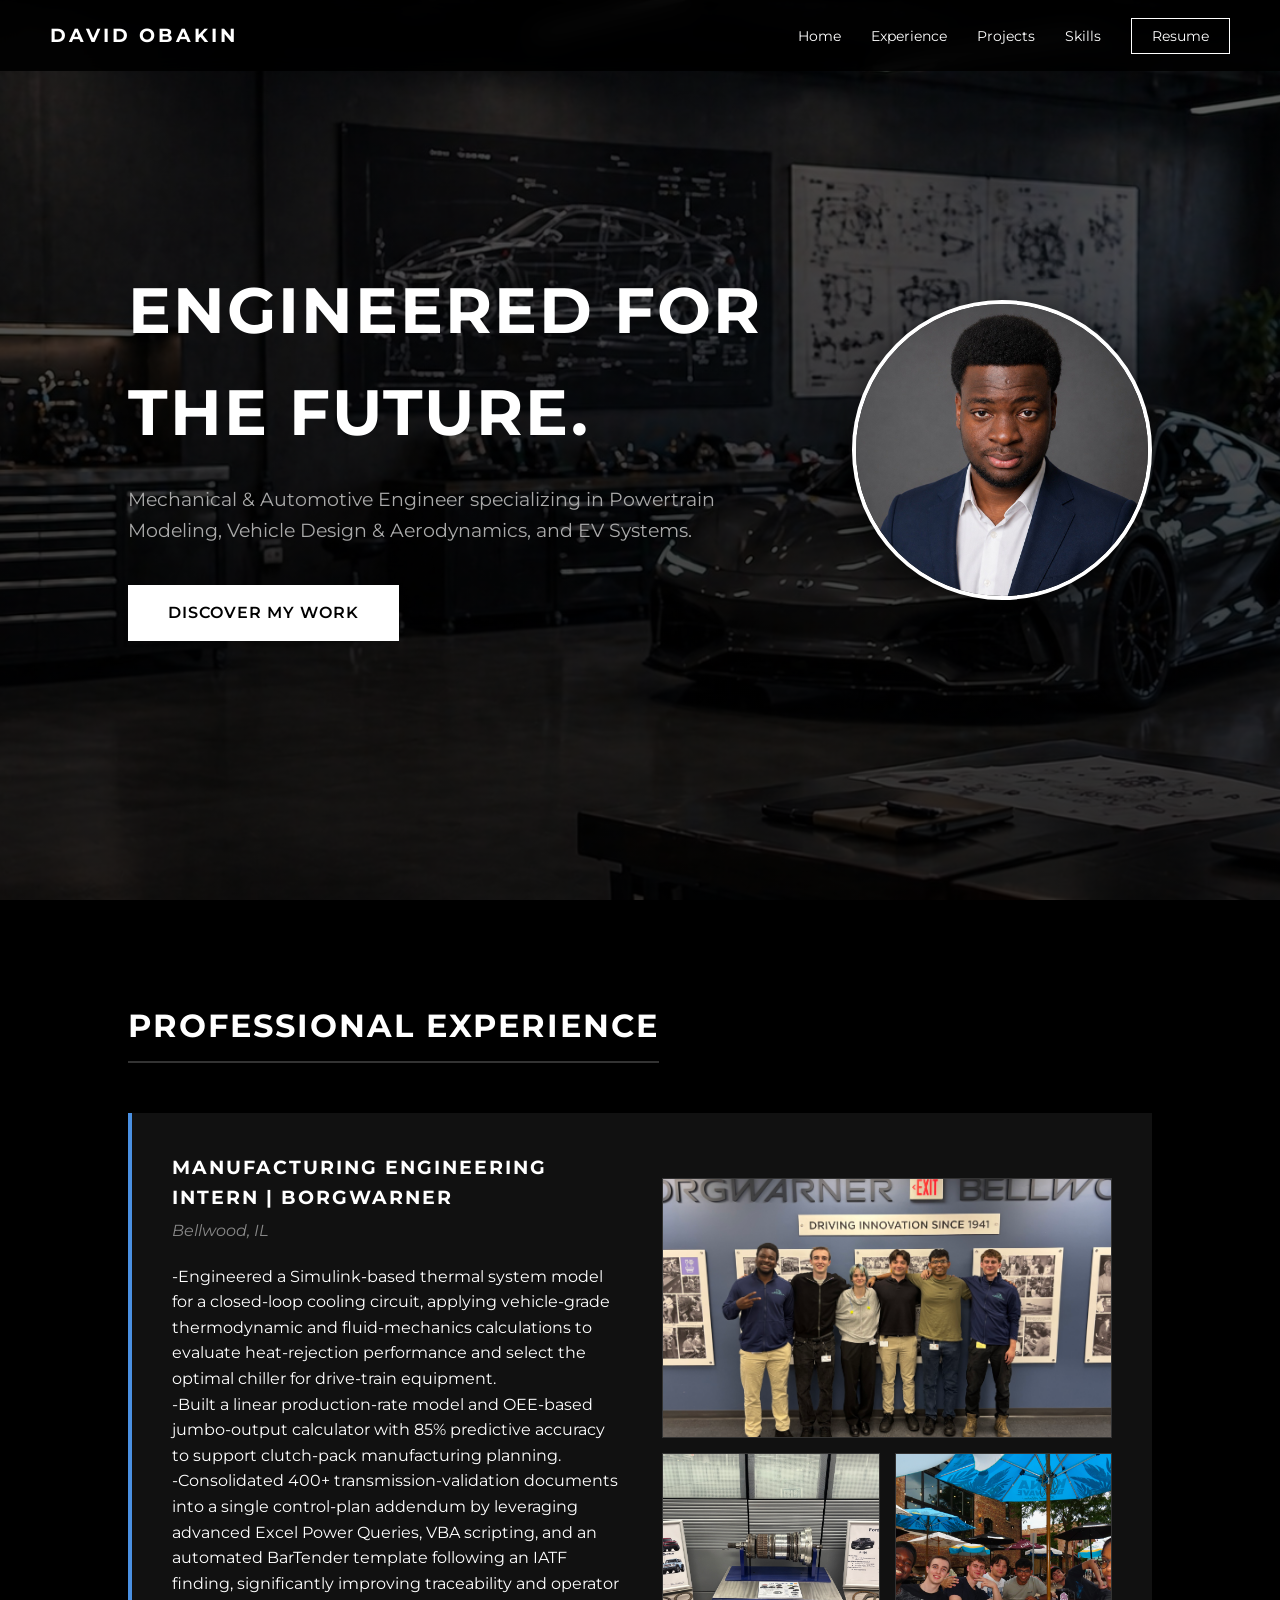
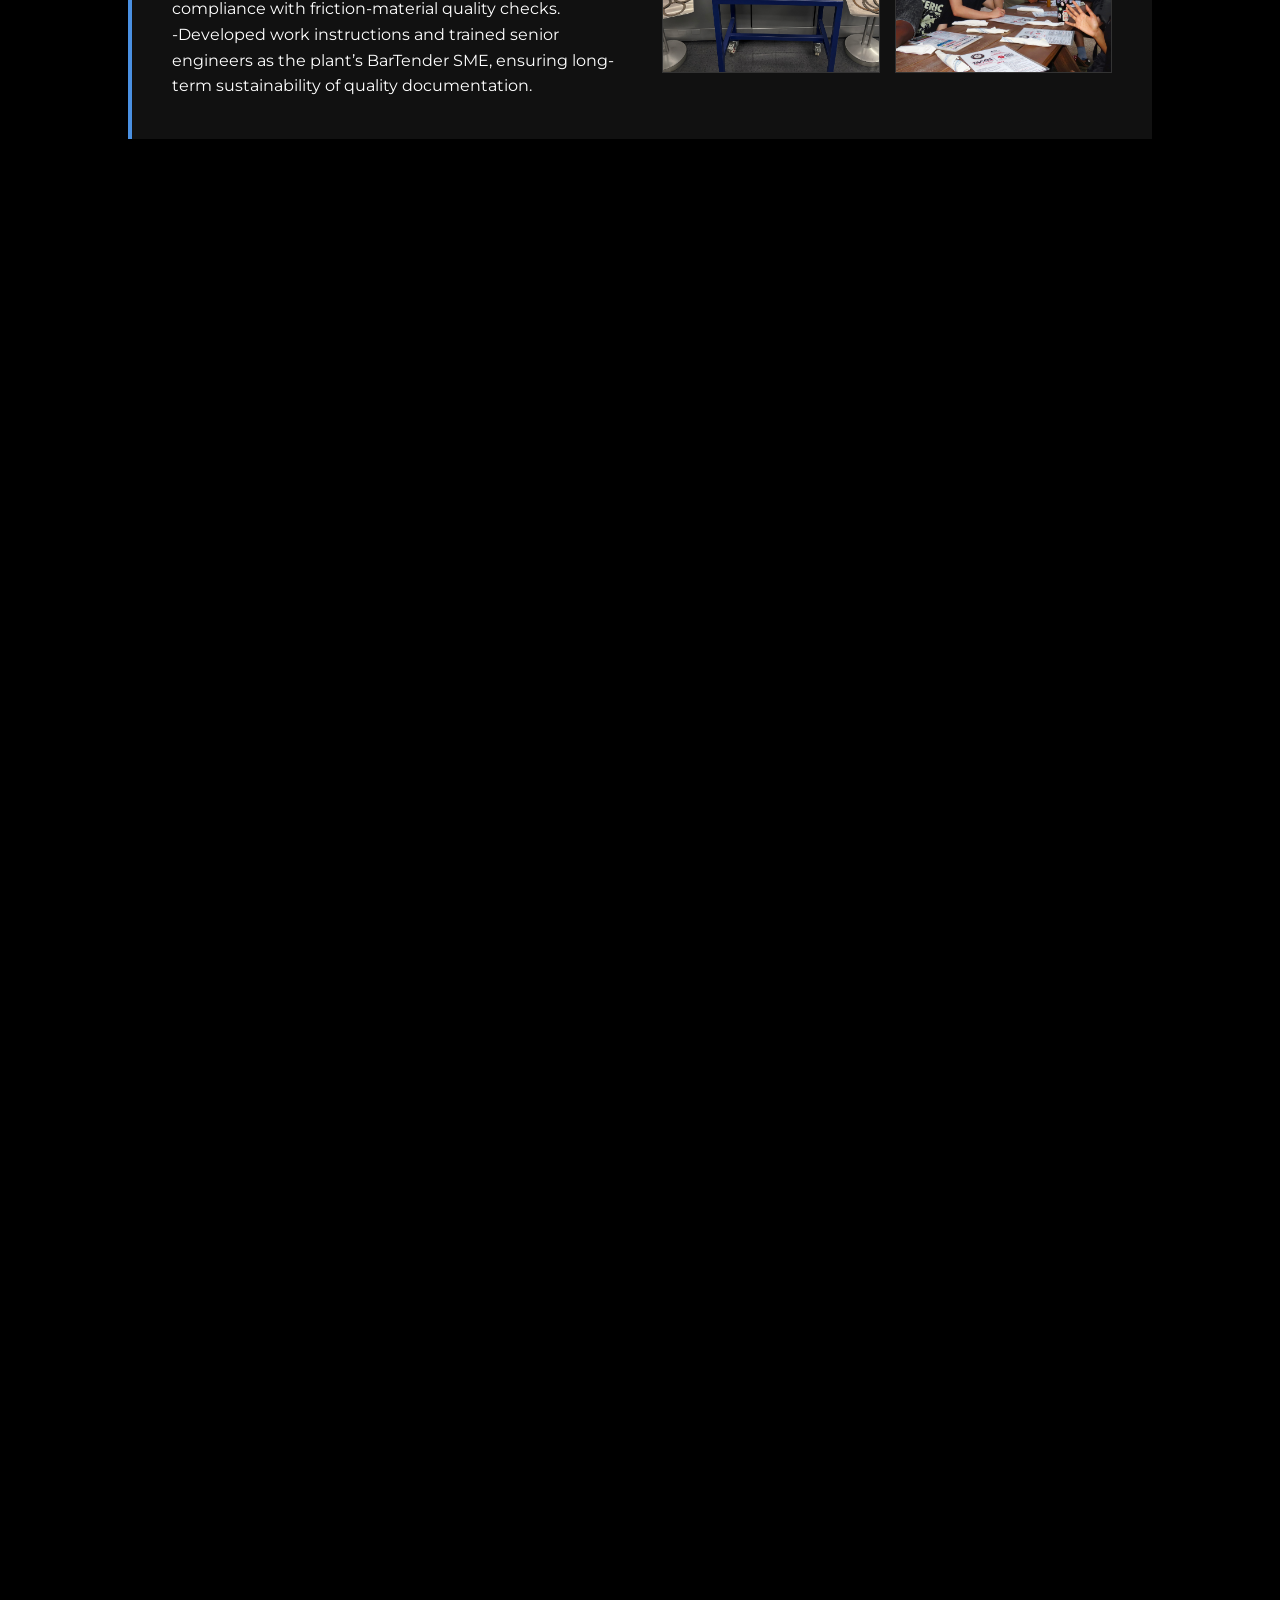
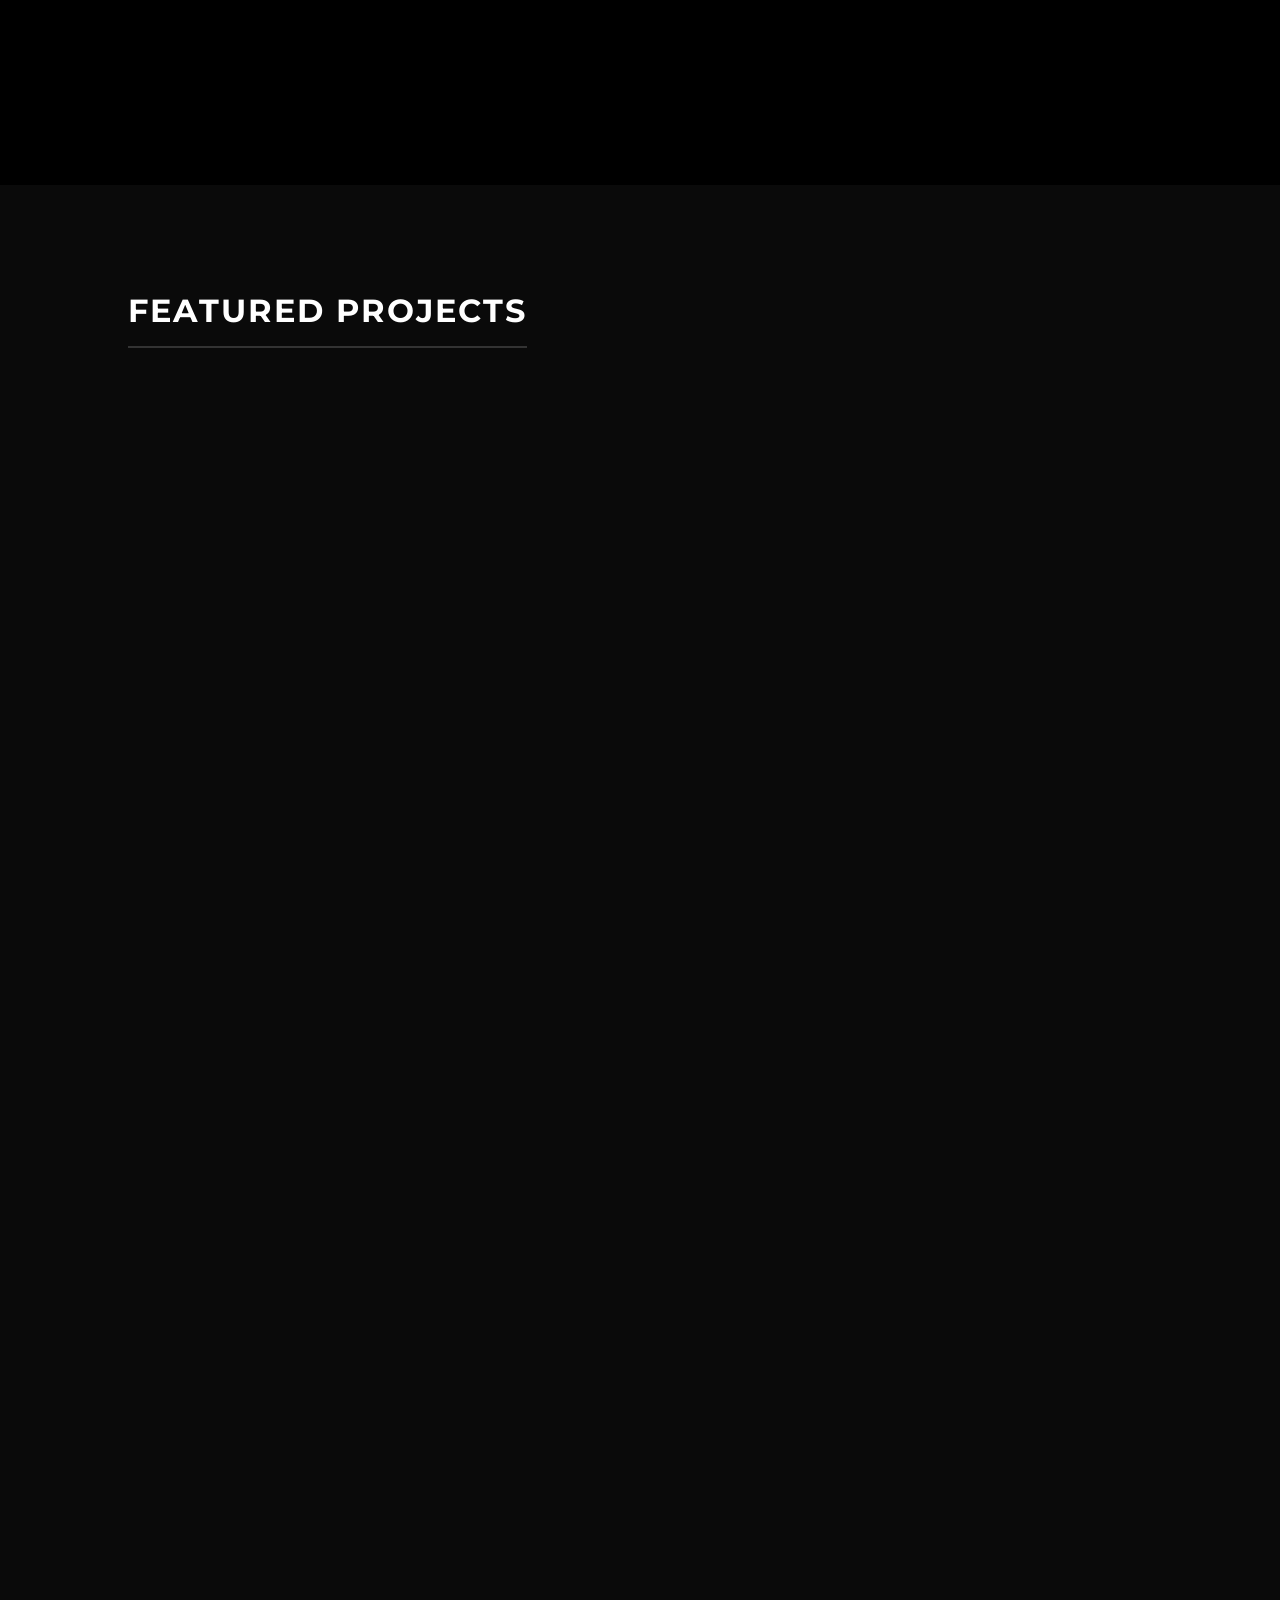
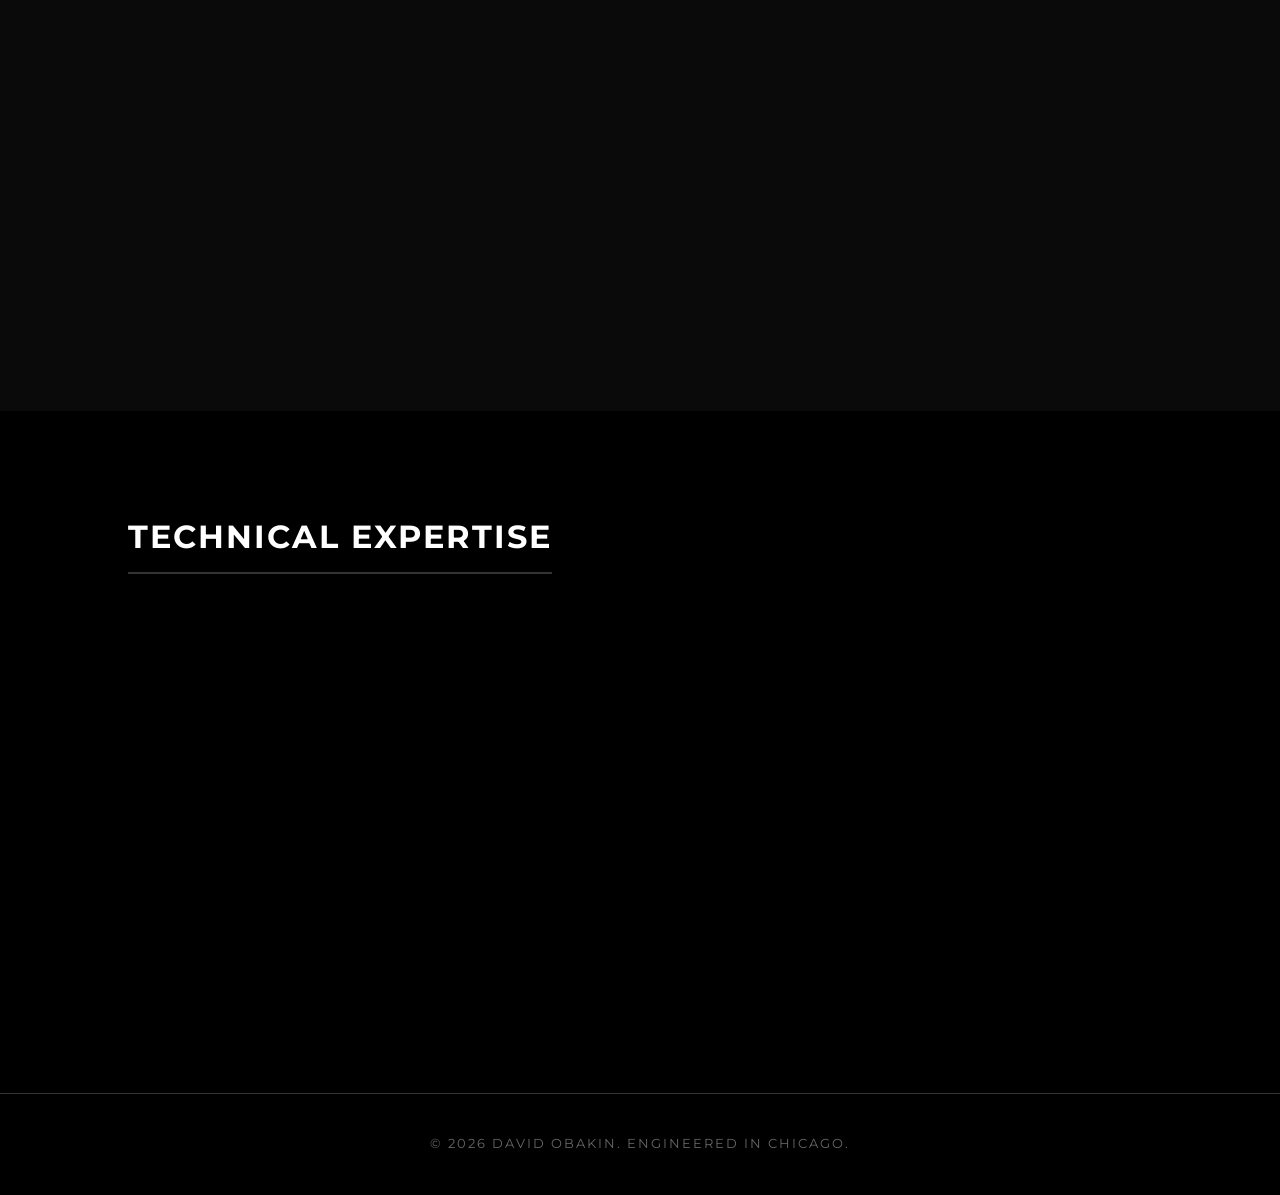
==== commit fab70e20: "Revise certifications section and add new links Updated certifications and achievements section with" ====
--- a/index.html
+++ b/index.html
@@ -198,7 +198,27 @@
             <img src="assets/images/mech_power.png" alt="Aerodynamic Analysis" class="dual-media">
         </div>
     </div>
-        <div class="project-showcase fade-in">
+    <div class="project-showcase fade-in">
+        <div class="project-content">
+            <h3>EV POWERTRAIN ENERGY & DRIVE CYCLE MODELING</h3>
+            <p>Backward EV powertrain model calculating wheel, motor, and battery power to estimate range and Wh/mi.</p>
+            <p class="skills">SKILLS: POWERTRAIN ENERGY MODELING</p>
+            
+            <!-- Document Links -->
+            <div class="project-actions">
+                <a href="assets/docs/David Obakin – EV Powertrain Energy & Drive Cycle Modeling Workbook.xlsx.xlsx" target="_blank" class="btn-outline">View Excel Model</a>
+                </div>
+        </div>
+        
+        <!-- Dual Media Section -->
+         <div class="project-media-dual">
+            <!-- Left Media (Image) -->
+            <img src="assets/images/battery_power.png" alt="Aerodynamic Analysis" class="dual-media">
+            <!-- Right Media (Image) -->
+            <img src="assets/images/wheel_power.png" alt="Aerodynamic Analysis" class="dual-media">
+        </div>
+    </div>
+    <div class="project-showcase fade-in">
         <div class="project-content">
             <h3>SUSTAINABLE LIGHTWEIGHT CHAIR DESIGN</h3>
             <p>Optimized a structural chair using FEA to support 103kg while weighing under 800g, built without mechanical fasteners.</p>
@@ -219,26 +239,6 @@
             <img src="assets/images/final_chair.jpg" alt="Aerodynamic Analysis" class="dual-media">
         </div>
     </div>  
-    <div class="project-showcase fade-in">
-        <div class="project-content">
-            <h3>EV POWERTRAIN ENERGY & DRIVE CYCLE MODELING</h3>
-            <p>Backward EV powertrain model calculating wheel, motor, and battery power to estimate range and Wh/mi.</p>
-            <p class="skills">SKILLS: POWERTRAIN ENERGY MODELING</p>
-            
-            <!-- Document Links -->
-            <div class="project-actions">
-                <a href="assets/docs/David Obakin – EV Powertrain Energy & Drive Cycle Modeling Workbook.xlsx.xlsx" target="_blank" class="btn-outline">View Excel Model</a>
-                </div>
-        </div>
-        
-        <!-- Dual Media Section -->
-         <div class="project-media-dual">
-            <!-- Left Media (Image) -->
-            <img src="assets/images/battery_power.png" alt="Aerodynamic Analysis" class="dual-media">
-            <!-- Right Media (Image) -->
-            <img src="assets/images/wheel_power.png" alt="Aerodynamic Analysis" class="dual-media">
-        </div>
-    </div>
         <div class="project-showcase fade-in">
         <div class="project-content">
             <h3>HYBRID POWERTRAIN & SOC SIMULATION</h3>
@@ -255,29 +255,20 @@
         <div class="project-showcase fade-in">
         <div class="project-content">
             <h3>Certifications and Achoevements</h3>
-            <p>SIEMENS ECOCAR CERTIFICATION: Practical application of propulsion systems, CAV technologies, NX design, and Teamcenter.</p>
-            <p>GT‑SUITE Certificate: Training with hands‑on experience in powertrain simulation, efficiency analysis, and vehicle‑level modeling </p>
-            <p>Elected Senator for National Society of Black Engineers.</p>
-            <p>Dean’s List (2024-2026).</p>
-            <p>Brother of Alpha Sigma Phi.</p>
-            <p>Treasurer for African Student Organization</p>
-            
-            <!-- Document Links -->
-            <div class="project-actions">
-                <a href="assets/docs/David Obakin – Aerodynamic Drag & Fuel Efficiency Model (Accord Hybrid).xlsx.xlsx" target="_blank" class="btn-outline">View Excel Model</a>
-                <a href="assets/docs/David Obakin – Aerodynamics & Fuel Efficiency Case Study (Honda Accord Hybrid).pptx.pptx" target="_blank" class="btn-outline">View Presentation</a>
-            </div>
-        </div>
-        
-        <!-- Dual Media Section -->
-        <div class="project-media-dual">
-            <!-- Left Media (Image) -->
-            <img src="assets/images/accord_aero_1.jpg" alt="Aerodynamic Analysis" class="dual-media">
-            <!-- Right Media (Video) -->
-            <video autoplay loop muted playsinline class="dual-media">
-                <source src="assets/videos/accord_sim.mp4" type="video/mp4">
-            </video>
-        </div>
+            <p>-SIEMENS ECOCAR CERTIFICATION: Practical application of propulsion systems, CAV technologies, NX design, and Teamcenter.</p>
+            <p>-GT‑SUITE Certificate: Training with hands‑on experience in powertrain simulation, efficiency analysis, and vehicle‑level modeling </p>
+            <p>-Elected Senator for National Society of Black Engineers.</p>
+            <p>-Dean’s List (2024-2026).</p>
+            <p>-Brother of Alpha Sigma Phi.</p>
+            <p>-Treasurer for African Student Organization</p>
+            
+            <!-- Document Links -->
+            <div class="project-actions">
+                <a href="https://www.credly.com/badges/55aba5b6-7475-4028-8ccb-6708fdbf28e2" target="_blank" class="btn-outline">Seimens badge</a>
+                <a href="assets/docs/gt_certificate.pdf" target="_blank" class="btn-outline">GT Suite Cartificate</a>
+            </div>
+        </div>
+        
     </div>
     <!-- Duplicate the .project-showcase block for your other projects -->
 </div>
